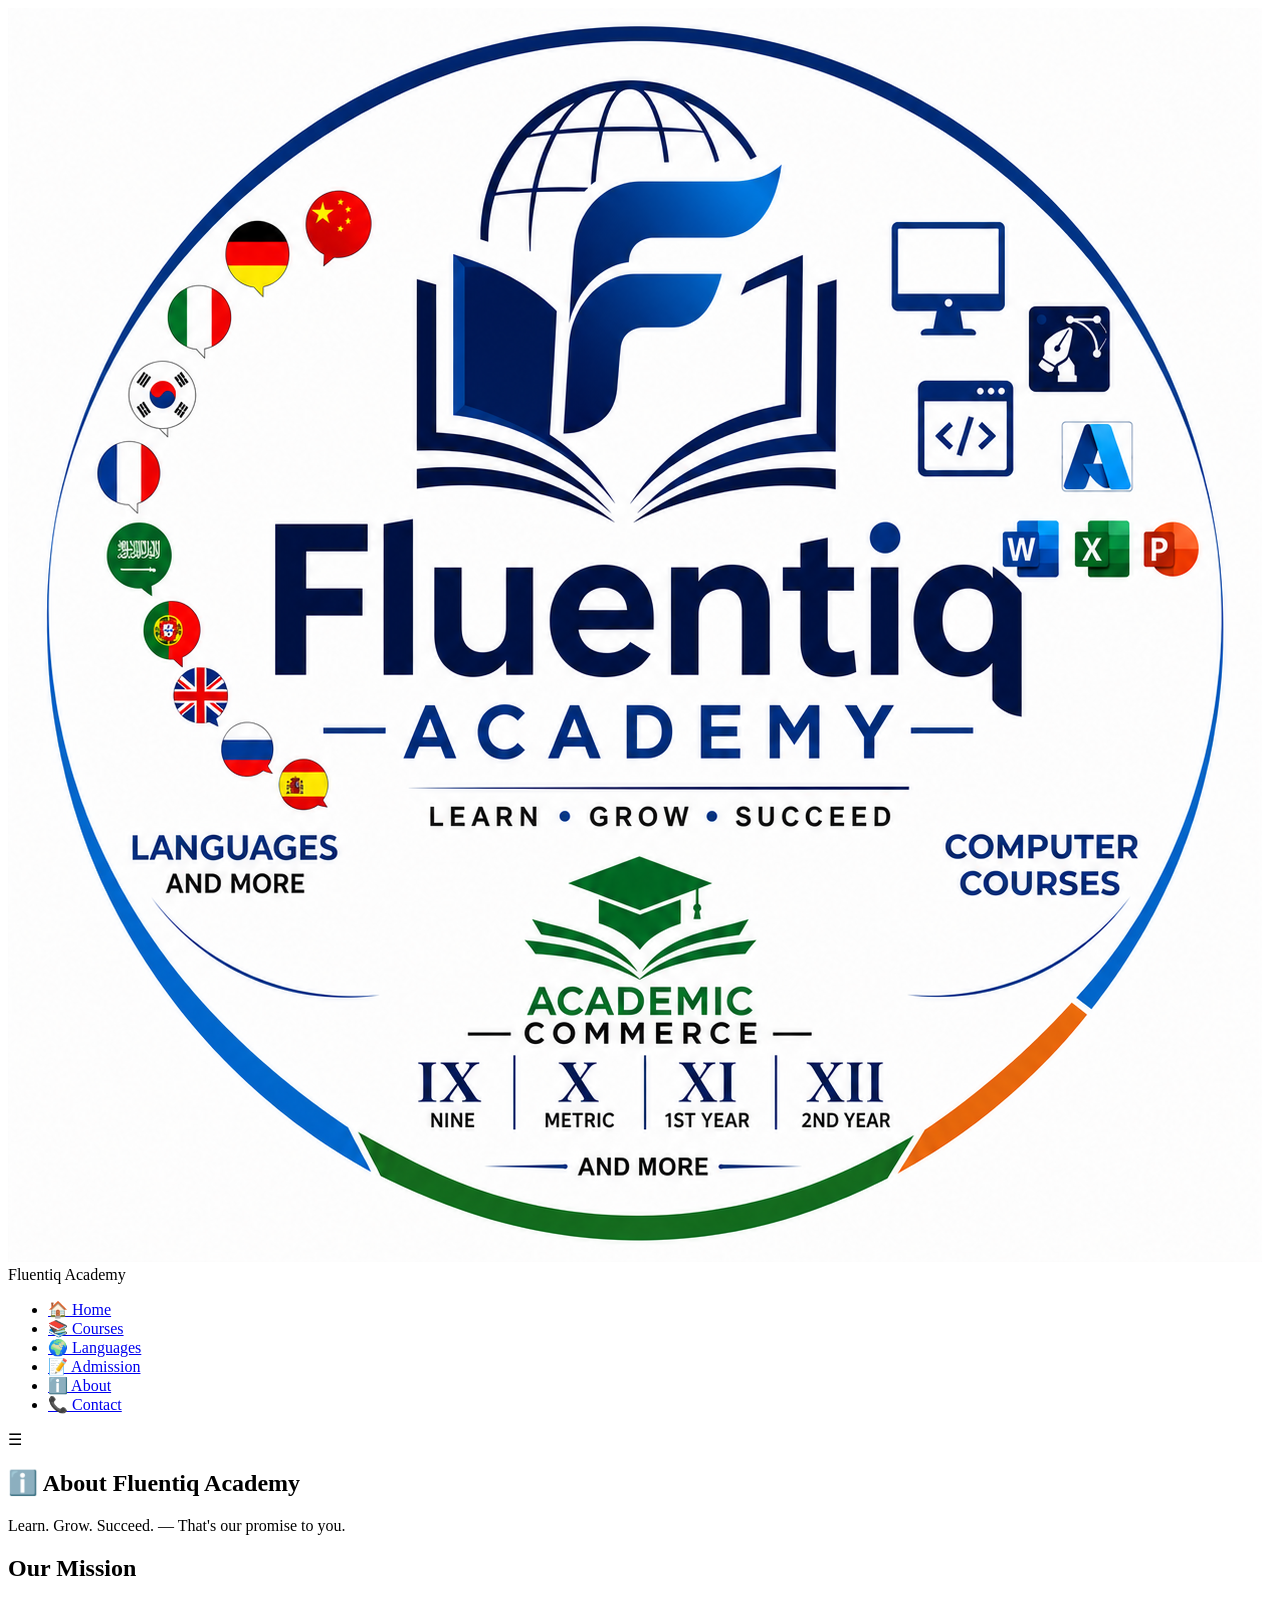
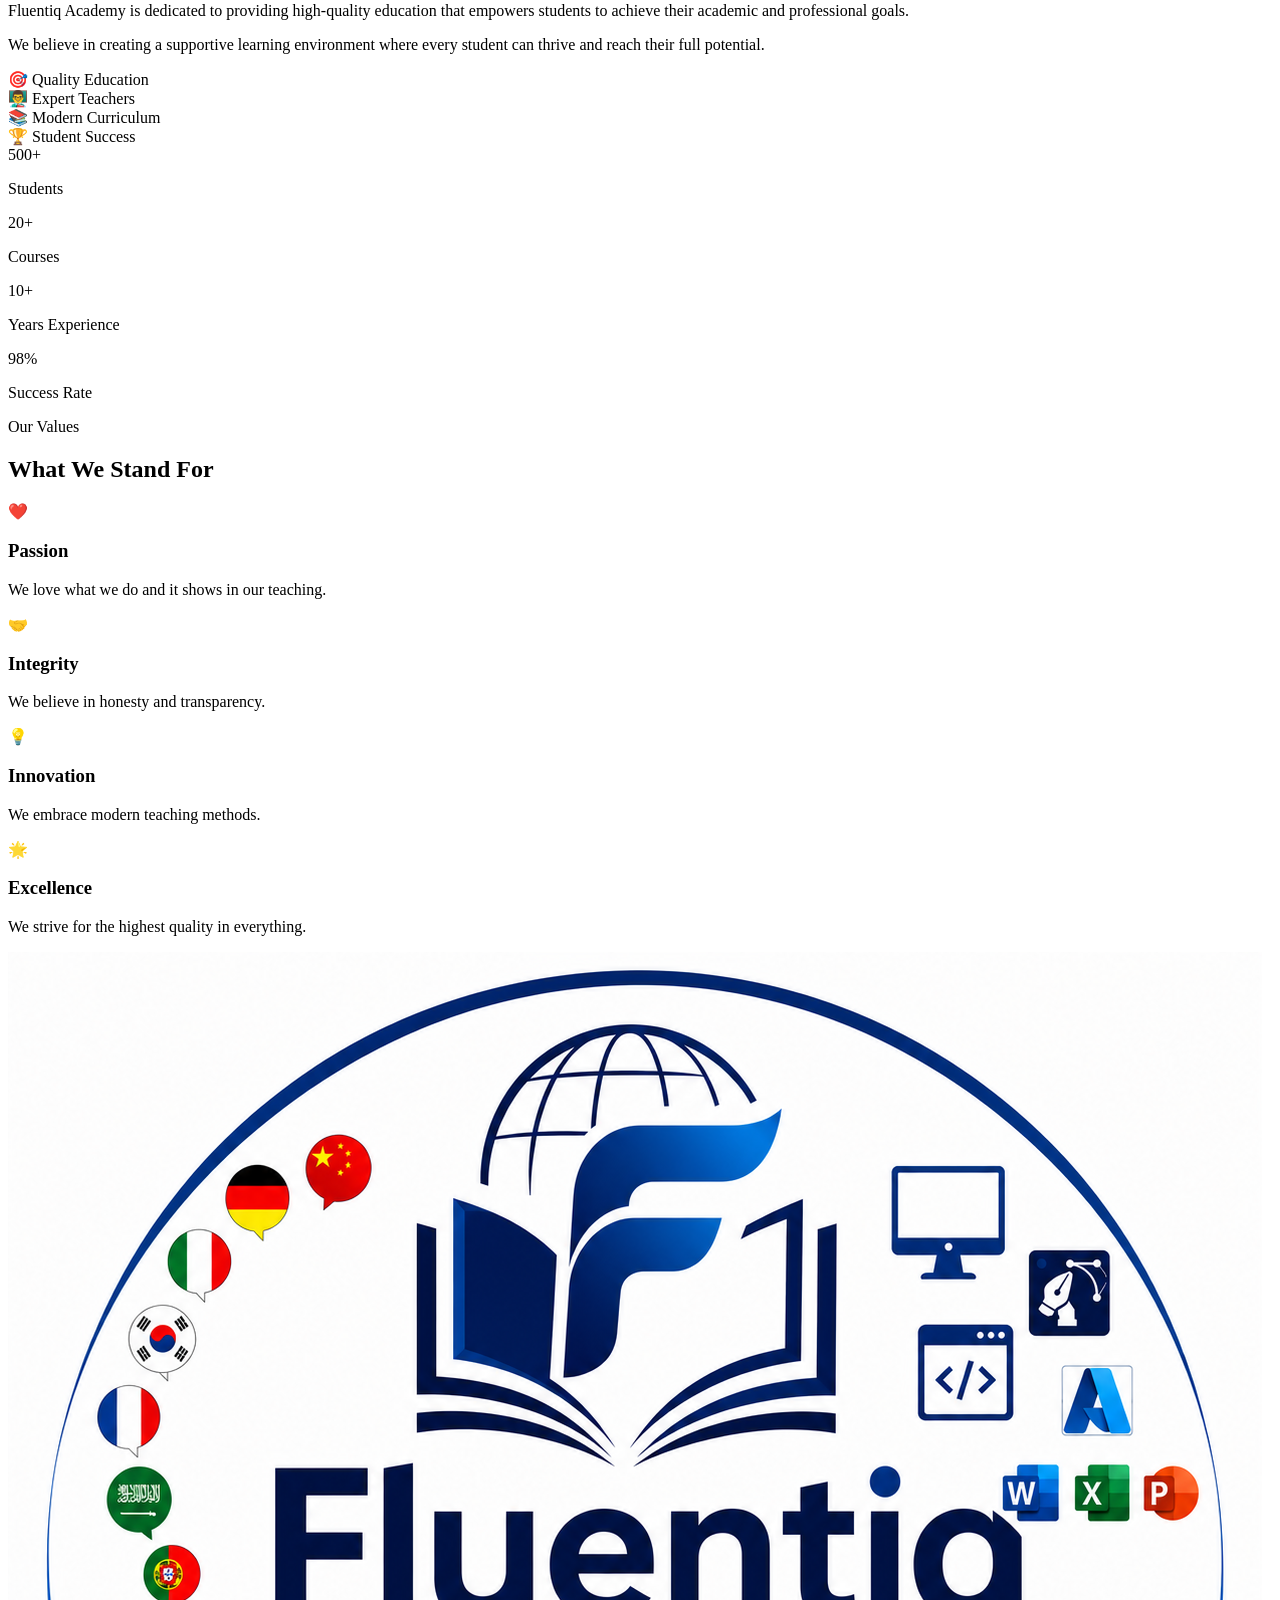
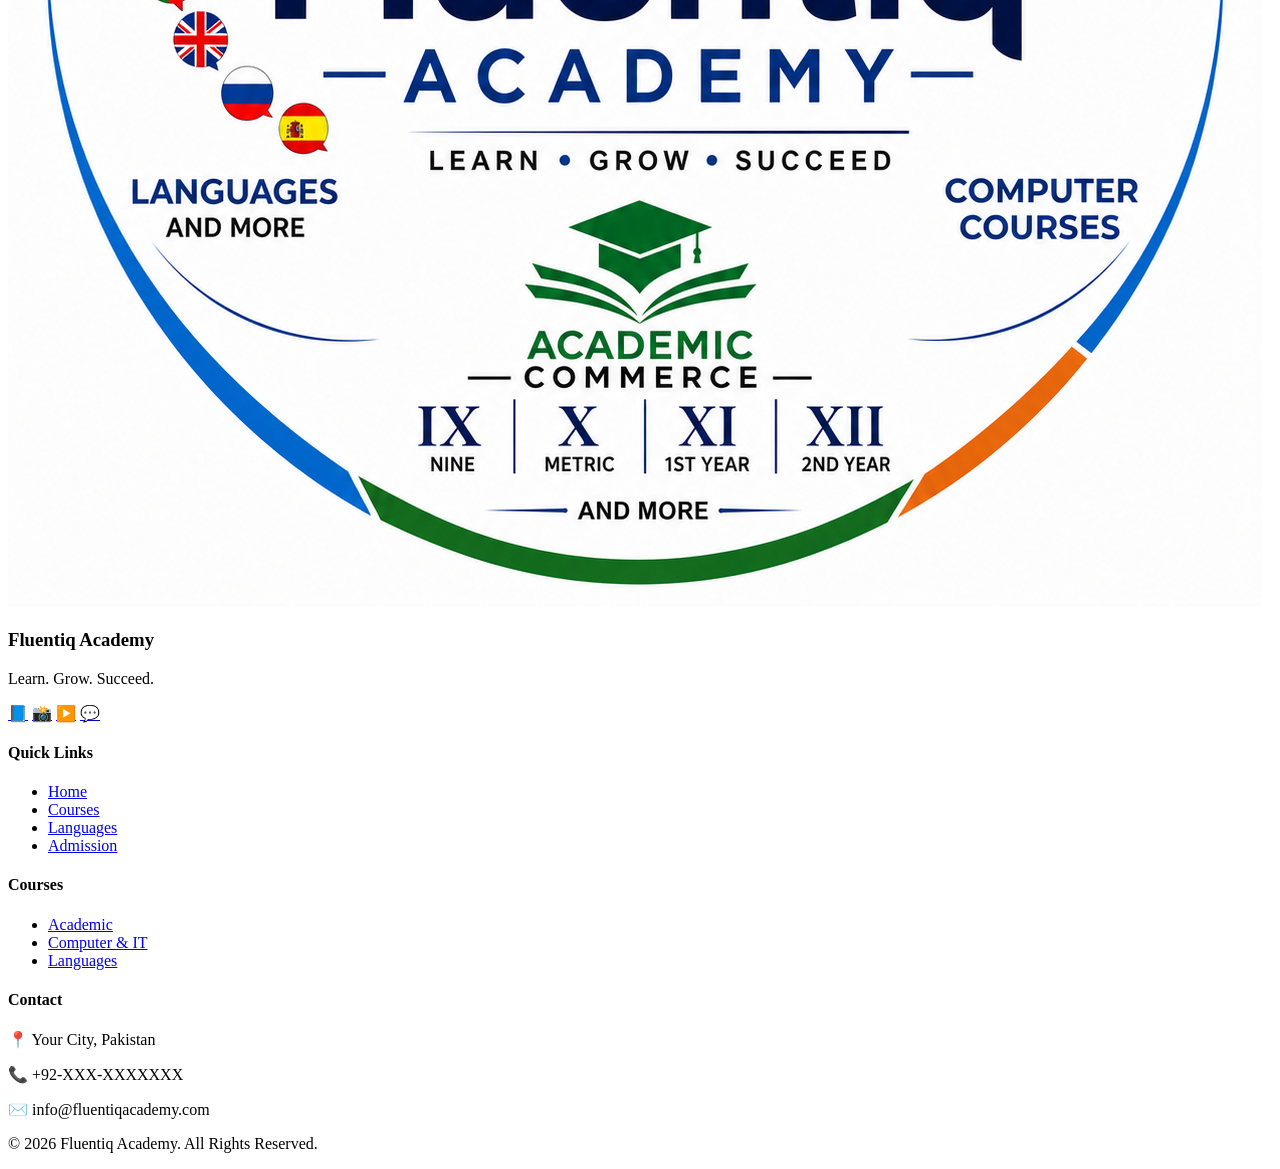
==== about.html @ b67dab75 "host local host" ====
<!DOCTYPE html>
<html lang="en">
<head>
    <meta charset="UTF-8" />
    <meta name="viewport" content="width=device-width, initial-scale=1.0" />
    <title>Fluentiq Academy — About</title>
    <link rel="stylesheet" href="/css/style.css" />
    <link rel="shortcut icon" href="/logo1.png" type="image/png" />

    <!-- Yahan Loader ki Animation CSS add ki gayi hai -->
    <style>
        /* Preloader Container */
        #preloader {
            position: fixed;
            top: 0;
            left: 0;
            width: 100%;
            height: 100%;
            background: #ffffff;
            display: flex;
            justify-content: center;
            align-items: center;
            z-index: 9999;
            transition: opacity 0.5s ease;
        }

        /* Loader Box */
        .loader {
            text-align: center;
        }

        /* Logo Image */
        .loader img {
            width: 120px;
            margin-bottom: 20px;
            animation: pulseLogo 2s infinite ease-in-out;
        }

        /* Ring Animation */
        .loader-ring {
            width: 50px;
            height: 50px;
            border: 5px solid #f3f3f3;
            border-top: 5px solid #1a2a6c;
            border-radius: 50%;
            margin: 0 auto 15px auto;
            animation: spin 1s linear infinite;
        }

        /* Loading Text */
        .loader p {
            font-family: 'Segoe UI', sans-serif;
            color: #1a2a6c;
            font-size: 18px;
            font-weight: 500;
            letter-spacing: 1px;
        }

        /* Keyframes for Spin */
        @keyframes spin {
            0% { transform: rotate(0deg); }
            100% { transform: rotate(360deg); }
        }

        /* Keyframes for Logo Pulse */
        @keyframes pulseLogo {
            0%, 100% { transform: scale(1); }
            50% { transform: scale(1.1); }
        }

        /* Class to fade out preloader smoothly */
        .hide-preloader {
            opacity: 0;
            pointer-events: none;
        }
    </style>
</head>
<body>

    <div id="preloader">
        <div class="loader">
            <img src="/logo1.png" alt="Fluentiq Academy" />
            <div class="loader-ring"></div>
            <p>Loading...</p>
        </div>
    </div>

    <nav id="navbar">
        <div class="nav-container">
            <div class="brand">
                <img src="/logo1.png" alt="Logo" />
                <span>Fluentiq <span>Academy</span></span>
            </div>
            <ul class="nav-links" id="navLinks">
                <li><a href="index.html">🏠 Home</a></li>
                <li><a href="courses.html">📚 Courses</a></li>
                <li><a href="language.html">🌍 Languages</a></li>
                <li><a href="addmision.html">📝 Admission</a></li>
                <li><a href="about.html" class="active">ℹ️ About</a></li>
                <li><a href="contact.html">📞 Contact</a></li>
            </ul>
            <div class="hamburger" id="hamburger">☰</div>
        </div>
    </nav>

    <section class="page-header">
        <div class="page-header-content">
            <h1>ℹ️ About <span>Fluentiq Academy</span></h1>
            <p>Learn. Grow. Succeed. — That's our promise to you.</p>
        </div>
    </section>

    <section class="about-page">
        <div class="about-grid">
            <div class="about-text">
                <h2>Our <span>Mission</span></h2>
                <p>Fluentiq Academy is dedicated to providing high-quality education that empowers students to achieve their academic and professional goals.</p>
                <p>We believe in creating a supportive learning environment where every student can thrive and reach their full potential.</p>
                <div class="mission-items">
                    <div>🎯 <span>Quality Education</span></div>
                    <div>👨‍🏫 <span>Expert Teachers</span></div>
                    <div>📚 <span>Modern Curriculum</span></div>
                    <div>🏆 <span>Student Success</span></div>
                </div>
            </div>
            <div class="about-stats">
                <div class="stat-box">
                    <span>500+</span>
                    <p>Students</p>
                </div>
                <div class="stat-box">
                    <span>20+</span>
                    <p>Courses</p>
                </div>
                <div class="stat-box">
                    <span>10+</span>
                    <p>Years Experience</p>
                </div>
                <div class="stat-box">
                    <span>98%</span>
                    <p>Success Rate</p>
                </div>
            </div>
        </div>

        <div class="values-section">
            <div class="section-header">
                <span>Our Values</span>
                <h2>What We <span>Stand For</span></h2>
            </div>
            <div class="values-grid">
                <div class="value-card">
                    <div class="value-icon">❤️</div>
                    <h3>Passion</h3>
                    <p>We love what we do and it shows in our teaching.</p>
                </div>
                <div class="value-card">
                    <div class="value-icon">🤝</div>
                    <h3>Integrity</h3>
                    <p>We believe in honesty and transparency.</p>
                </div>
                <div class="value-card">
                    <div class="value-icon">💡</div>
                    <h3>Innovation</h3>
                    <p>We embrace modern teaching methods.</p>
                </div>
                <div class="value-card">
                    <div class="value-icon">🌟</div>
                    <h3>Excellence</h3>
                    <p>We strive for the highest quality in everything.</p>
                </div>
            </div>
        </div>
    </section>

    <footer>
        <div class="footer-container">
            <div class="footer-brand">
                <img src="/logo1.png" alt="Logo" />
                <h3>Fluentiq <span>Academy</span></h3>
                <p>Learn. Grow. Succeed.</p>
                <div class="socials">
                    <a href="#">📘</a>
                    <a href="#">📸</a>
                    <a href="#">▶️</a>
                    <a href="#">💬</a>
                </div>
            </div>
            <div class="footer-links">
                <h4>Quick Links</h4>
                <ul>
                    <li><a href="index.html">Home</a></li>
                    <li><a href="courses.html">Courses</a></li>
                    <li><a href="language.html">Languages</a></li>
                    <li><a href="addmision.html">Admission</a></li>
                </ul>
            </div>
            <div class="footer-links">
                <h4>Courses</h4>
                <ul>
                    <li><a href="courses.html">Academic</a></li>
                    <li><a href="courses.html">Computer &amp; IT</a></li>
                    <li><a href="language.html">Languages</a></li>
                </ul>
            </div>
            <div class="footer-contact">
                <h4>Contact</h4>
                <p>📍 Your City, Pakistan</p>
                <p>📞 +92-XXX-XXXXXXX</p>
                <p>✉️ info@fluentiqacademy.com</p>
            </div>
        </div>
        <div class="footer-bottom">
            <p>© 2026 Fluentiq Academy. All Rights Reserved.</p>
        </div>
        
    </footer>

    <!-- JavaScript: Smoothly hide preloader -->
    <script>
        window.addEventListener('load', function() {
            var preloader = document.getElementById('preloader');
            if (preloader) {
                // Pehle fade out class lagao
                preloader.classList.add('hide-preloader');
                
                // 0.5 second baad display none kar do
                setTimeout(function() {
                    preloader.style.display = 'none';
                }, 500);
            }
        });

        // Hamburger Menu logic
        var hamburger = document.getElementById('hamburger');
        var navLinks = document.getElementById('navLinks');
        if (hamburger && navLinks) {
            hamburger.addEventListener('click', function() {
                navLinks.classList.toggle('active');
            });
        }
    </script>

</body>
</html>
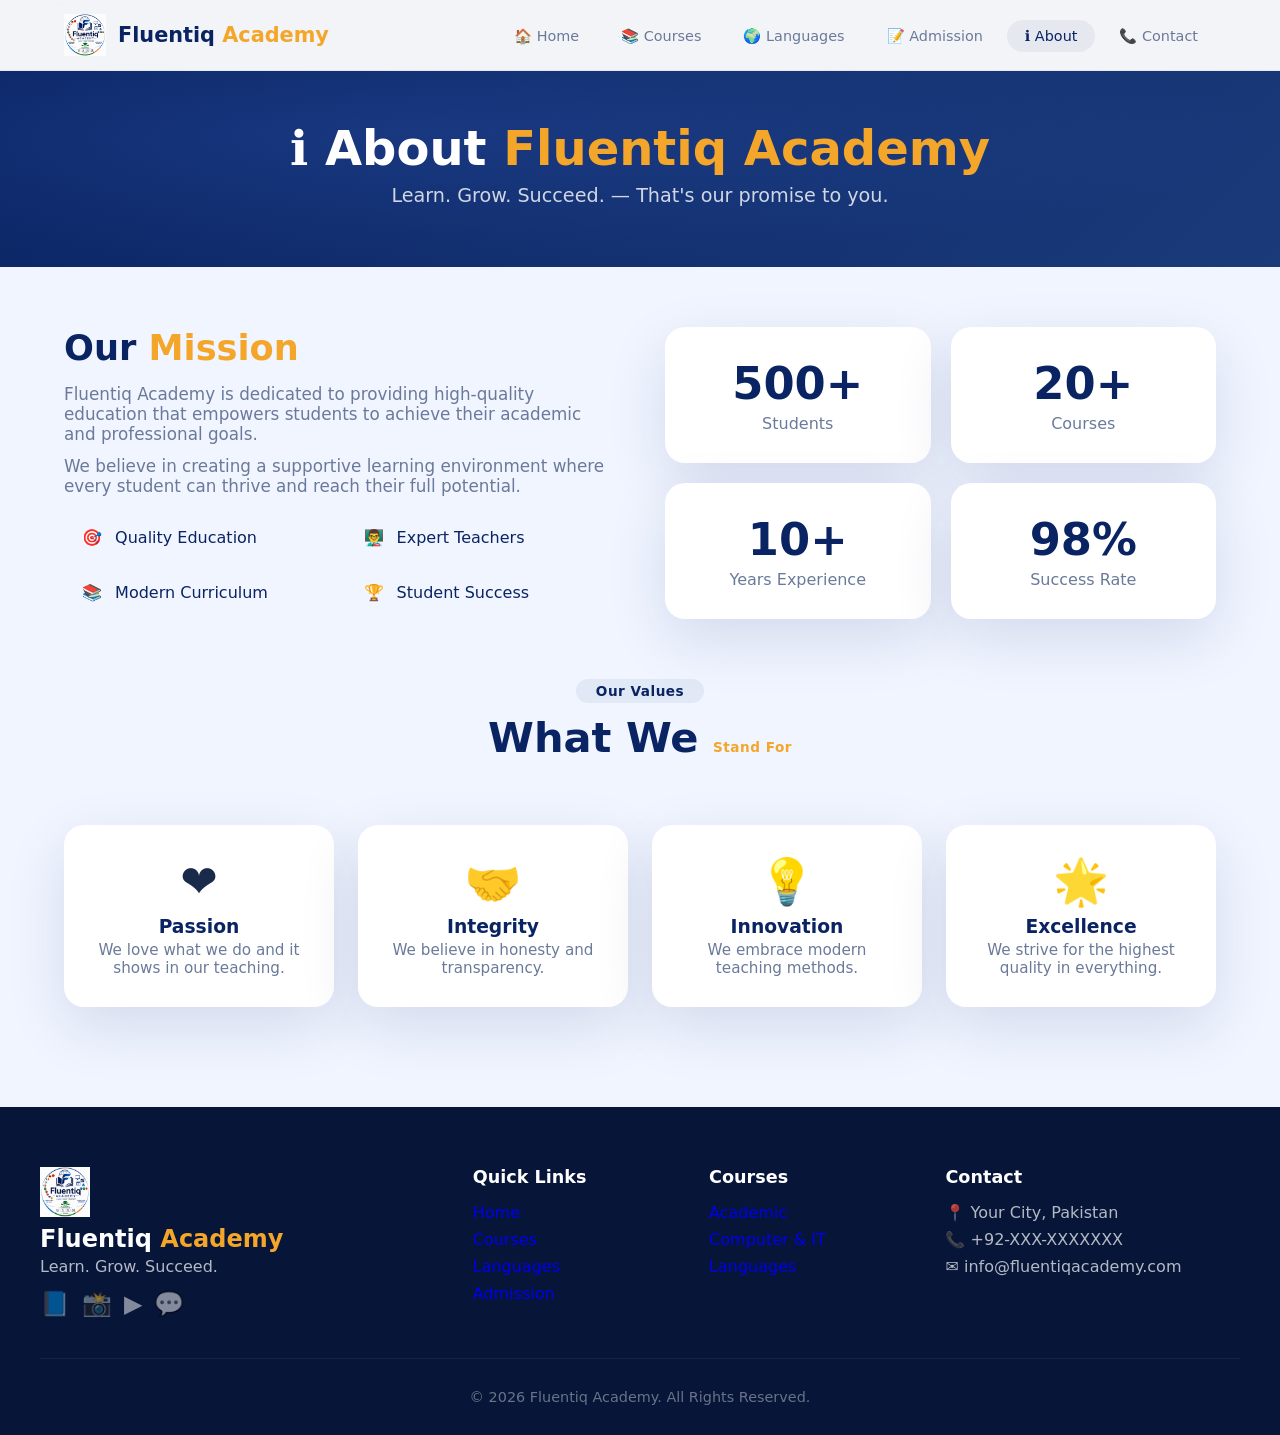
==== commit dee94418: "Added CSS file back" ====
--- a/about.html
+++ b/about.html
@@ -1,245 +1,245 @@
-<!DOCTYPE html>
-<html lang="en">
-<head>
-    <meta charset="UTF-8" />
-    <meta name="viewport" content="width=device-width, initial-scale=1.0" />
-    <title>Fluentiq Academy — About</title>
-    <link rel="stylesheet" href="/css/style.css" />
-    <link rel="shortcut icon" href="/logo1.png" type="image/png" />
-
-    <!-- Yahan Loader ki Animation CSS add ki gayi hai -->
-    <style>
-        /* Preloader Container */
-        #preloader {
-            position: fixed;
-            top: 0;
-            left: 0;
-            width: 100%;
-            height: 100%;
-            background: #ffffff;
-            display: flex;
-            justify-content: center;
-            align-items: center;
-            z-index: 9999;
-            transition: opacity 0.5s ease;
-        }
-
-        /* Loader Box */
-        .loader {
-            text-align: center;
-        }
-
-        /* Logo Image */
-        .loader img {
-            width: 120px;
-            margin-bottom: 20px;
-            animation: pulseLogo 2s infinite ease-in-out;
-        }
-
-        /* Ring Animation */
-        .loader-ring {
-            width: 50px;
-            height: 50px;
-            border: 5px solid #f3f3f3;
-            border-top: 5px solid #1a2a6c;
-            border-radius: 50%;
-            margin: 0 auto 15px auto;
-            animation: spin 1s linear infinite;
-        }
-
-        /* Loading Text */
-        .loader p {
-            font-family: 'Segoe UI', sans-serif;
-            color: #1a2a6c;
-            font-size: 18px;
-            font-weight: 500;
-            letter-spacing: 1px;
-        }
-
-        /* Keyframes for Spin */
-        @keyframes spin {
-            0% { transform: rotate(0deg); }
-            100% { transform: rotate(360deg); }
-        }
-
-        /* Keyframes for Logo Pulse */
-        @keyframes pulseLogo {
-            0%, 100% { transform: scale(1); }
-            50% { transform: scale(1.1); }
-        }
-
-        /* Class to fade out preloader smoothly */
-        .hide-preloader {
-            opacity: 0;
-            pointer-events: none;
-        }
-    </style>
-</head>
-<body>
-
-    <div id="preloader">
-        <div class="loader">
-            <img src="/logo1.png" alt="Fluentiq Academy" />
-            <div class="loader-ring"></div>
-            <p>Loading...</p>
-        </div>
-    </div>
-
-    <nav id="navbar">
-        <div class="nav-container">
-            <div class="brand">
-                <img src="/logo1.png" alt="Logo" />
-                <span>Fluentiq <span>Academy</span></span>
-            </div>
-            <ul class="nav-links" id="navLinks">
-                <li><a href="index.html">🏠 Home</a></li>
-                <li><a href="courses.html">📚 Courses</a></li>
-                <li><a href="language.html">🌍 Languages</a></li>
-                <li><a href="addmision.html">📝 Admission</a></li>
-                <li><a href="about.html" class="active">ℹ️ About</a></li>
-                <li><a href="contact.html">📞 Contact</a></li>
-            </ul>
-            <div class="hamburger" id="hamburger">☰</div>
-        </div>
-    </nav>
-
-    <section class="page-header">
-        <div class="page-header-content">
-            <h1>ℹ️ About <span>Fluentiq Academy</span></h1>
-            <p>Learn. Grow. Succeed. — That's our promise to you.</p>
-        </div>
-    </section>
-
-    <section class="about-page">
-        <div class="about-grid">
-            <div class="about-text">
-                <h2>Our <span>Mission</span></h2>
-                <p>Fluentiq Academy is dedicated to providing high-quality education that empowers students to achieve their academic and professional goals.</p>
-                <p>We believe in creating a supportive learning environment where every student can thrive and reach their full potential.</p>
-                <div class="mission-items">
-                    <div>🎯 <span>Quality Education</span></div>
-                    <div>👨‍🏫 <span>Expert Teachers</span></div>
-                    <div>📚 <span>Modern Curriculum</span></div>
-                    <div>🏆 <span>Student Success</span></div>
-                </div>
-            </div>
-            <div class="about-stats">
-                <div class="stat-box">
-                    <span>500+</span>
-                    <p>Students</p>
-                </div>
-                <div class="stat-box">
-                    <span>20+</span>
-                    <p>Courses</p>
-                </div>
-                <div class="stat-box">
-                    <span>10+</span>
-                    <p>Years Experience</p>
-                </div>
-                <div class="stat-box">
-                    <span>98%</span>
-                    <p>Success Rate</p>
-                </div>
-            </div>
-        </div>
-
-        <div class="values-section">
-            <div class="section-header">
-                <span>Our Values</span>
-                <h2>What We <span>Stand For</span></h2>
-            </div>
-            <div class="values-grid">
-                <div class="value-card">
-                    <div class="value-icon">❤️</div>
-                    <h3>Passion</h3>
-                    <p>We love what we do and it shows in our teaching.</p>
-                </div>
-                <div class="value-card">
-                    <div class="value-icon">🤝</div>
-                    <h3>Integrity</h3>
-                    <p>We believe in honesty and transparency.</p>
-                </div>
-                <div class="value-card">
-                    <div class="value-icon">💡</div>
-                    <h3>Innovation</h3>
-                    <p>We embrace modern teaching methods.</p>
-                </div>
-                <div class="value-card">
-                    <div class="value-icon">🌟</div>
-                    <h3>Excellence</h3>
-                    <p>We strive for the highest quality in everything.</p>
-                </div>
-            </div>
-        </div>
-    </section>
-
-    <footer>
-        <div class="footer-container">
-            <div class="footer-brand">
-                <img src="/logo1.png" alt="Logo" />
-                <h3>Fluentiq <span>Academy</span></h3>
-                <p>Learn. Grow. Succeed.</p>
-                <div class="socials">
-                    <a href="#">📘</a>
-                    <a href="#">📸</a>
-                    <a href="#">▶️</a>
-                    <a href="#">💬</a>
-                </div>
-            </div>
-            <div class="footer-links">
-                <h4>Quick Links</h4>
-                <ul>
-                    <li><a href="index.html">Home</a></li>
-                    <li><a href="courses.html">Courses</a></li>
-                    <li><a href="language.html">Languages</a></li>
-                    <li><a href="addmision.html">Admission</a></li>
-                </ul>
-            </div>
-            <div class="footer-links">
-                <h4>Courses</h4>
-                <ul>
-                    <li><a href="courses.html">Academic</a></li>
-                    <li><a href="courses.html">Computer &amp; IT</a></li>
-                    <li><a href="language.html">Languages</a></li>
-                </ul>
-            </div>
-            <div class="footer-contact">
-                <h4>Contact</h4>
-                <p>📍 Your City, Pakistan</p>
-                <p>📞 +92-XXX-XXXXXXX</p>
-                <p>✉️ info@fluentiqacademy.com</p>
-            </div>
-        </div>
-        <div class="footer-bottom">
-            <p>© 2026 Fluentiq Academy. All Rights Reserved.</p>
-        </div>
-        
-    </footer>
-
-    <!-- JavaScript: Smoothly hide preloader -->
-    <script>
-        window.addEventListener('load', function() {
-            var preloader = document.getElementById('preloader');
-            if (preloader) {
-                // Pehle fade out class lagao
-                preloader.classList.add('hide-preloader');
-                
-                // 0.5 second baad display none kar do
-                setTimeout(function() {
-                    preloader.style.display = 'none';
-                }, 500);
-            }
-        });
-
-        // Hamburger Menu logic
-        var hamburger = document.getElementById('hamburger');
-        var navLinks = document.getElementById('navLinks');
-        if (hamburger && navLinks) {
-            hamburger.addEventListener('click', function() {
-                navLinks.classList.toggle('active');
-            });
-        }
-    </script>
-
-</body>
+<!DOCTYPE html>
+<html lang="en">
+<head>
+    <meta charset="UTF-8" />
+    <meta name="viewport" content="width=device-width, initial-scale=1.0" />
+    <title>Fluentiq Academy — About</title>
+    <link rel="stylesheet" href="/css/style.css" />
+    <link rel="shortcut icon" href="/logo1.png" type="image/png" />
+
+    <!-- Yahan Loader ki Animation CSS add ki gayi hai -->
+    <style>
+        /* Preloader Container */
+        #preloader {
+            position: fixed;
+            top: 0;
+            left: 0;
+            width: 100%;
+            height: 100%;
+            background: #ffffff;
+            display: flex;
+            justify-content: center;
+            align-items: center;
+            z-index: 9999;
+            transition: opacity 0.5s ease;
+        }
+
+        /* Loader Box */
+        .loader {
+            text-align: center;
+        }
+
+        /* Logo Image */
+        .loader img {
+            width: 120px;
+            margin-bottom: 20px;
+            animation: pulseLogo 2s infinite ease-in-out;
+        }
+
+        /* Ring Animation */
+        .loader-ring {
+            width: 50px;
+            height: 50px;
+            border: 5px solid #f3f3f3;
+            border-top: 5px solid #1a2a6c;
+            border-radius: 50%;
+            margin: 0 auto 15px auto;
+            animation: spin 1s linear infinite;
+        }
+
+        /* Loading Text */
+        .loader p {
+            font-family: 'Segoe UI', sans-serif;
+            color: #1a2a6c;
+            font-size: 18px;
+            font-weight: 500;
+            letter-spacing: 1px;
+        }
+
+        /* Keyframes for Spin */
+        @keyframes spin {
+            0% { transform: rotate(0deg); }
+            100% { transform: rotate(360deg); }
+        }
+
+        /* Keyframes for Logo Pulse */
+        @keyframes pulseLogo {
+            0%, 100% { transform: scale(1); }
+            50% { transform: scale(1.1); }
+        }
+
+        /* Class to fade out preloader smoothly */
+        .hide-preloader {
+            opacity: 0;
+            pointer-events: none;
+        }
+    </style>
+</head>
+<body>
+
+    <div id="preloader">
+        <div class="loader">
+            <img src="/logo1.png" alt="Fluentiq Academy" />
+            <div class="loader-ring"></div>
+            <p>Loading...</p>
+        </div>
+    </div>
+
+    <nav id="navbar">
+        <div class="nav-container">
+            <div class="brand">
+                <img src="/logo1.png" alt="Logo" />
+                <span>Fluentiq <span>Academy</span></span>
+            </div>
+            <ul class="nav-links" id="navLinks">
+                <li><a href="index.html">🏠 Home</a></li>
+                <li><a href="courses.html">📚 Courses</a></li>
+                <li><a href="language.html">🌍 Languages</a></li>
+                <li><a href="addmision.html">📝 Admission</a></li>
+                <li><a href="about.html" class="active">ℹ️ About</a></li>
+                <li><a href="contact.html">📞 Contact</a></li>
+            </ul>
+            <div class="hamburger" id="hamburger">☰</div>
+        </div>
+    </nav>
+
+    <section class="page-header">
+        <div class="page-header-content">
+            <h1>ℹ️ About <span>Fluentiq Academy</span></h1>
+            <p>Learn. Grow. Succeed. — That's our promise to you.</p>
+        </div>
+    </section>
+
+    <section class="about-page">
+        <div class="about-grid">
+            <div class="about-text">
+                <h2>Our <span>Mission</span></h2>
+                <p>Fluentiq Academy is dedicated to providing high-quality education that empowers students to achieve their academic and professional goals.</p>
+                <p>We believe in creating a supportive learning environment where every student can thrive and reach their full potential.</p>
+                <div class="mission-items">
+                    <div>🎯 <span>Quality Education</span></div>
+                    <div>👨‍🏫 <span>Expert Teachers</span></div>
+                    <div>📚 <span>Modern Curriculum</span></div>
+                    <div>🏆 <span>Student Success</span></div>
+                </div>
+            </div>
+            <div class="about-stats">
+                <div class="stat-box">
+                    <span>500+</span>
+                    <p>Students</p>
+                </div>
+                <div class="stat-box">
+                    <span>20+</span>
+                    <p>Courses</p>
+                </div>
+                <div class="stat-box">
+                    <span>10+</span>
+                    <p>Years Experience</p>
+                </div>
+                <div class="stat-box">
+                    <span>98%</span>
+                    <p>Success Rate</p>
+                </div>
+            </div>
+        </div>
+
+        <div class="values-section">
+            <div class="section-header">
+                <span>Our Values</span>
+                <h2>What We <span>Stand For</span></h2>
+            </div>
+            <div class="values-grid">
+                <div class="value-card">
+                    <div class="value-icon">❤️</div>
+                    <h3>Passion</h3>
+                    <p>We love what we do and it shows in our teaching.</p>
+                </div>
+                <div class="value-card">
+                    <div class="value-icon">🤝</div>
+                    <h3>Integrity</h3>
+                    <p>We believe in honesty and transparency.</p>
+                </div>
+                <div class="value-card">
+                    <div class="value-icon">💡</div>
+                    <h3>Innovation</h3>
+                    <p>We embrace modern teaching methods.</p>
+                </div>
+                <div class="value-card">
+                    <div class="value-icon">🌟</div>
+                    <h3>Excellence</h3>
+                    <p>We strive for the highest quality in everything.</p>
+                </div>
+            </div>
+        </div>
+    </section>
+
+    <footer>
+        <div class="footer-container">
+            <div class="footer-brand">
+                <img src="/logo1.png" alt="Logo" />
+                <h3>Fluentiq <span>Academy</span></h3>
+                <p>Learn. Grow. Succeed.</p>
+                <div class="socials">
+                    <a href="#">📘</a>
+                    <a href="#">📸</a>
+                    <a href="#">▶️</a>
+                    <a href="#">💬</a>
+                </div>
+            </div>
+            <div class="footer-links">
+                <h4>Quick Links</h4>
+                <ul>
+                    <li><a href="index.html">Home</a></li>
+                    <li><a href="courses.html">Courses</a></li>
+                    <li><a href="language.html">Languages</a></li>
+                    <li><a href="addmision.html">Admission</a></li>
+                </ul>
+            </div>
+            <div class="footer-links">
+                <h4>Courses</h4>
+                <ul>
+                    <li><a href="courses.html">Academic</a></li>
+                    <li><a href="courses.html">Computer &amp; IT</a></li>
+                    <li><a href="language.html">Languages</a></li>
+                </ul>
+            </div>
+            <div class="footer-contact">
+                <h4>Contact</h4>
+                <p>📍 Your City, Pakistan</p>
+                <p>📞 +92-XXX-XXXXXXX</p>
+                <p>✉️ info@fluentiqacademy.com</p>
+            </div>
+        </div>
+        <div class="footer-bottom">
+            <p>© 2026 Fluentiq Academy. All Rights Reserved.</p>
+        </div>
+        
+    </footer>
+
+    <!-- JavaScript: Smoothly hide preloader -->
+    <script>
+        window.addEventListener('load', function() {
+            var preloader = document.getElementById('preloader');
+            if (preloader) {
+                // Pehle fade out class lagao
+                preloader.classList.add('hide-preloader');
+                
+                // 0.5 second baad display none kar do
+                setTimeout(function() {
+                    preloader.style.display = 'none';
+                }, 500);
+            }
+        });
+
+        // Hamburger Menu logic
+        var hamburger = document.getElementById('hamburger');
+        var navLinks = document.getElementById('navLinks');
+        if (hamburger && navLinks) {
+            hamburger.addEventListener('click', function() {
+                navLinks.classList.toggle('active');
+            });
+        }
+    </script>
+
+</body>
 </html>
--- a/css/style.css
+++ b/css/style.css
@@ -0,0 +1,1271 @@
+/* ================================================================
+   FLUENTIQ ACADEMY — PREMIUM BLUE/WHITE THEME
+   ================================================================ */
+
+* {
+    margin: 0;
+    padding: 0;
+    box-sizing: border-box;
+}
+
+html {
+    scroll-behavior: smooth;
+}
+
+body {
+    font-family: 'Segoe UI', system-ui, sans-serif;
+    background: #f0f5ff;
+    color: #1a2a4a;
+    overflow-x: hidden;
+}
+
+a {
+    text-decoration: none;
+}
+
+ul {
+    list-style: none;
+}
+
+img {
+    max-width: 100%;
+    display: block;
+}
+
+/* ----- COLORS ----- */
+:root {
+    --primary: #0a2463;
+    --primary-light: #1a3a7a;
+    --primary-dark: #061538;
+    --secondary: #4a7cf7;
+    --gold: #f4a62a;
+    --white: #ffffff;
+    --light-bg: #f0f5ff;
+    --gray: #6b7a9a;
+    --shadow: 0 20px 60px rgba(10, 36, 99, 0.12);
+    --radius: 20px;
+    --transition: 0.3s cubic-bezier(0.4, 0, 0.2, 1);
+}
+
+/* ----- PRELOADER ----- */
+#preloader {
+    position: fixed;
+    inset: 0;
+    background: var(--white);
+    z-index: 99999;
+    display: flex;
+    align-items: center;
+    justify-content: center;
+    transition: opacity 0.6s ease;
+}
+
+#preloader.hidden {
+    opacity: 0;
+    pointer-events: none;
+}
+
+.loader {
+    text-align: center;
+}
+
+.loader img {
+    width: 100px;
+    animation: pulse 1.2s ease-in-out infinite;
+}
+
+.loader-ring {
+    width: 60px;
+    height: 60px;
+    margin: 16px auto;
+    border: 4px solid #e8edf5;
+    border-top-color: var(--primary);
+    border-radius: 50%;
+    animation: spin 0.8s linear infinite;
+}
+
+.loader p {
+    color: var(--gray);
+    font-size: 0.9rem;
+}
+
+@keyframes spin {
+    to {
+        transform: rotate(360deg);
+    }
+}
+
+@keyframes pulse {
+    0%,
+    100% {
+        transform: scale(1);
+    }
+    50% {
+        transform: scale(1.06);
+    }
+}
+
+/* ----- BUTTONS ----- */
+.btn-primary {
+    display: inline-block;
+    background: linear-gradient(135deg, var(--primary), var(--secondary));
+    color: var(--white);
+    padding: 14px 36px;
+    border-radius: 50px;
+    font-weight: 700;
+    font-size: 1rem;
+    border: none;
+    cursor: pointer;
+    transition: var(--transition);
+    box-shadow: 0 4px 20px rgba(74, 124, 247, 0.35);
+    text-align: center;
+}
+
+.btn-primary:hover {
+    transform: translateY(-3px);
+    box-shadow: 0 8px 35px rgba(74, 124, 247, 0.5);
+}
+
+.btn-secondary {
+    display: inline-block;
+    background: var(--white);
+    color: var(--primary);
+    padding: 14px 36px;
+    border-radius: 50px;
+    font-weight: 600;
+    border: 2px solid var(--primary);
+    transition: var(--transition);
+    text-align: center;
+}
+
+.btn-secondary:hover {
+    background: var(--primary);
+    color: var(--white);
+    transform: translateY(-3px);
+}
+
+.btn-outline {
+    display: inline-block;
+    padding: 10px 28px;
+    border-radius: 50px;
+    font-weight: 600;
+    border: 2px solid var(--primary);
+    color: var(--primary);
+    transition: var(--transition);
+    background: transparent;
+    text-align: center;
+}
+
+.btn-outline:hover {
+    background: var(--primary);
+    color: var(--white);
+    transform: translateY(-2px);
+}
+
+.btn-large {
+    padding: 18px 50px;
+    font-size: 1.1rem;
+}
+
+.btn-block {
+    width: 100%;
+    max-width: 400px;
+    margin: 0 auto;
+    display: block;
+}
+
+/* ----- NAVBAR ----- */
+#navbar {
+    position: fixed;
+    top: 0;
+    left: 0;
+    width: 100%;
+    background: rgba(255, 255, 255, 0.95);
+    backdrop-filter: blur(14px);
+    -webkit-backdrop-filter: blur(14px);
+    border-bottom: 1px solid rgba(10, 36, 99, 0.06);
+    z-index: 999;
+    padding: 14px 0;
+    transition: var(--transition);
+}
+
+#navbar.scrolled {
+    box-shadow: 0 4px 30px rgba(10, 36, 99, 0.08);
+}
+
+.nav-container {
+    max-width: 1200px;
+    margin: 0 auto;
+    padding: 0 24px;
+    display: flex;
+    align-items: center;
+    justify-content: space-between;
+}
+
+.brand {
+    display: flex;
+    align-items: center;
+    gap: 12px;
+}
+
+.brand img {
+    height: 42px;
+    width: auto;
+}
+
+.brand span {
+    font-size: 1.3rem;
+    font-weight: 800;
+    color: var(--primary);
+}
+
+.brand span span {
+    color: var(--gold);
+}
+
+.nav-links {
+    display: flex;
+    align-items: center;
+    gap: 6px;
+}
+
+.nav-links li a {
+    color: var(--gray);
+    padding: 8px 18px;
+    border-radius: 50px;
+    font-size: 0.9rem;
+    font-weight: 500;
+    transition: var(--transition);
+}
+
+.nav-links li a:hover,
+.nav-links li a.active {
+    color: var(--primary);
+    background: rgba(10, 36, 99, 0.06);
+}
+
+.hamburger {
+    display: none;
+    font-size: 1.8rem;
+    cursor: pointer;
+    color: var(--primary);
+    padding: 4px;
+}
+
+/* ----- HERO ----- */
+.hero {
+    min-height: 100vh;
+    display: flex;
+    align-items: center;
+    padding: 100px 24px 60px;
+    position: relative;
+    overflow: hidden;
+    background: linear-gradient(135deg, #f0f5ff 0%, #e0ebff 100%);
+}
+
+.hero-bg {
+    position: absolute;
+    inset: 0;
+    z-index: 0;
+}
+
+.hero-shapes {
+    position: absolute;
+    inset: 0;
+    overflow: hidden;
+}
+
+.shape {
+    position: absolute;
+    border-radius: 50%;
+    opacity: 0.08;
+}
+
+.shape-1 {
+    width: 400px;
+    height: 400px;
+    background: var(--primary);
+    top: -100px;
+    right: -100px;
+    animation: floatShape 12s ease-in-out infinite;
+}
+
+.shape-2 {
+    width: 300px;
+    height: 300px;
+    background: var(--secondary);
+    bottom: -80px;
+    left: -80px;
+    animation: floatShape 15s ease-in-out infinite reverse;
+}
+
+.shape-3 {
+    width: 200px;
+    height: 200px;
+    background: var(--gold);
+    top: 50%;
+    left: 50%;
+    transform: translate(-50%, -50%);
+    animation: floatShape 10s ease-in-out infinite;
+}
+
+@keyframes floatShape {
+    0%,
+    100% {
+        transform: translate(0, 0) scale(1);
+    }
+    33% {
+        transform: translate(30px, -30px) scale(1.1);
+    }
+    66% {
+        transform: translate(-20px, 20px) scale(0.9);
+    }
+}
+
+.hero-content {
+    position: relative;
+    z-index: 1;
+    max-width: 600px;
+}
+
+.badge {
+    display: inline-block;
+    background: rgba(10, 36, 99, 0.08);
+    color: var(--primary);
+    padding: 4px 18px;
+    border-radius: 50px;
+    font-size: 0.85rem;
+    font-weight: 600;
+    margin-bottom: 16px;
+}
+
+.hero-content h1 {
+    font-size: 3.8rem;
+    font-weight: 900;
+    color: var(--primary);
+    line-height: 1.12;
+    margin-bottom: 18px;
+}
+
+.hero-content h1 span {
+    color: var(--gold);
+}
+
+.hero-content p {
+    font-size: 1.2rem;
+    color: var(--gray);
+    margin-bottom: 30px;
+    max-width: 500px;
+}
+
+.hero-buttons {
+    display: flex;
+    gap: 16px;
+    flex-wrap: wrap;
+}
+
+.hero-stats {
+    display: flex;
+    gap: 40px;
+    margin-top: 40px;
+    padding-top: 30px;
+    border-top: 2px solid rgba(10, 36, 99, 0.06);
+}
+
+.hero-stats div span {
+    display: block;
+    font-size: 2rem;
+    font-weight: 900;
+    color: var(--primary);
+}
+
+.hero-stats div {
+    color: var(--gray);
+    font-weight: 500;
+}
+
+.hero-image {
+    position: relative;
+    z-index: 1;
+    margin-left: auto;
+    max-width: 400px;
+    animation: floatImage 4s ease-in-out infinite;
+}
+
+.hero-image img {
+    border-radius: var(--radius);
+    box-shadow: var(--shadow);
+    width: 100%;
+}
+
+@keyframes floatImage {
+    0%,
+    100% {
+        transform: translateY(0);
+    }
+    50% {
+        transform: translateY(-16px);
+    }
+}
+
+/* ----- SECTION HEADER ----- */
+.section-header {
+    text-align: center;
+    margin-bottom: 60px;
+}
+
+.section-header span {
+    display: inline-block;
+    background: rgba(10, 36, 99, 0.06);
+    color: var(--primary);
+    padding: 4px 20px;
+    border-radius: 50px;
+    font-size: 0.85rem;
+    font-weight: 600;
+    letter-spacing: 0.5px;
+    margin-bottom: 10px;
+}
+
+.section-header h2 {
+    font-size: 2.6rem;
+    font-weight: 800;
+    color: var(--primary);
+}
+
+.section-header h2 span {
+    color: var(--gold);
+    background: none;
+    padding: 0;
+}
+
+/* ----- WHY US ----- */
+.why-us {
+    padding: 80px 24px;
+    max-width: 1200px;
+    margin: 0 auto;
+}
+
+.why-grid {
+    display: grid;
+    grid-template-columns: repeat(4, 1fr);
+    gap: 24px;
+}
+
+.why-card {
+    background: var(--white);
+    padding: 30px;
+    border-radius: var(--radius);
+    text-align: center;
+    box-shadow: var(--shadow);
+    transition: var(--transition);
+    border: 1px solid rgba(10, 36, 99, 0.04);
+}
+
+.why-card:hover {
+    transform: translateY(-8px);
+    box-shadow: 0 30px 70px rgba(10, 36, 99, 0.1);
+}
+
+.why-icon {
+    font-size: 2.8rem;
+    margin-bottom: 12px;
+}
+
+.why-card h3 {
+    font-size: 1.2rem;
+    color: var(--primary);
+    margin-bottom: 6px;
+}
+
+.why-card p {
+    color: var(--gray);
+    font-size: 0.95rem;
+}
+
+/* ----- TESTIMONIALS ----- */
+.testimonials {
+    padding: 80px 24px;
+    max-width: 1200px;
+    margin: 0 auto;
+    background: var(--white);
+    border-radius: var(--radius);
+    box-shadow: var(--shadow);
+}
+
+.testimonial-grid {
+    display: grid;
+    grid-template-columns: repeat(3, 1fr);
+    gap: 30px;
+}
+
+.testimonial-card {
+    background: var(--light-bg);
+    padding: 30px;
+    border-radius: var(--radius);
+    transition: var(--transition);
+}
+
+.testimonial-card:hover {
+    transform: translateY(-4px);
+}
+
+.stars {
+    color: var(--gold);
+    font-size: 1.2rem;
+    margin-bottom: 10px;
+}
+
+.testimonial-card p {
+    color: var(--gray);
+    font-style: italic;
+    margin-bottom: 16px;
+}
+
+.student {
+    display: flex;
+    align-items: center;
+    gap: 12px;
+}
+
+.avatar {
+    font-size: 2.4rem;
+}
+
+.student strong {
+    display: block;
+    color: var(--primary);
+}
+
+.student small {
+    color: var(--gray);
+    font-size: 0.8rem;
+}
+
+/* ----- CTA ----- */
+.cta-section {
+    padding: 80px 24px;
+    background: linear-gradient(135deg, var(--primary), var(--primary-light));
+    margin: 0 auto;
+    text-align: center;
+    position: relative;
+    overflow: hidden;
+}
+
+.cta-section::before {
+    content: '';
+    position: absolute;
+    inset: 0;
+    background: radial-gradient(ellipse at 70% 50%, rgba(74, 124, 247, 0.15) 0%, transparent 70%);
+}
+
+.cta-content {
+    position: relative;
+    z-index: 1;
+}
+
+.cta-content h2 {
+    font-size: 2.8rem;
+    font-weight: 800;
+    color: var(--white);
+}
+
+.cta-content h2 span {
+    color: var(--gold);
+}
+
+.cta-content p {
+    color: rgba(255, 255, 255, 0.8);
+    font-size: 1.2rem;
+    margin: 12px 0 30px;
+}
+
+/* ----- PAGE HEADER ----- */
+.page-header {
+    padding: 120px 24px 60px;
+    background: linear-gradient(135deg, var(--primary), var(--primary-light));
+    text-align: center;
+    position: relative;
+    overflow: hidden;
+}
+
+.page-header::before {
+    content: '';
+    position: absolute;
+    inset: 0;
+    background: radial-gradient(ellipse at 30% 50%, rgba(74, 124, 247, 0.15) 0%, transparent 70%);
+}
+
+.page-header-content {
+    position: relative;
+    z-index: 1;
+}
+
+.page-header h1 {
+    font-size: 3rem;
+    font-weight: 900;
+    color: var(--white);
+}
+
+.page-header h1 span {
+    color: var(--gold);
+}
+
+.page-header p {
+    color: rgba(255, 255, 255, 0.8);
+    font-size: 1.2rem;
+    margin-top: 8px;
+}
+
+/* ----- COURSES PAGE ----- */
+.courses-page {
+    padding: 60px 24px;
+    max-width: 1200px;
+    margin: 0 auto;
+}
+
+.courses-grid {
+    display: grid;
+    grid-template-columns: repeat(3, 1fr);
+    gap: 30px;
+}
+
+.course-card.large {
+    background: var(--white);
+    padding: 40px 30px;
+    border-radius: var(--radius);
+    box-shadow: var(--shadow);
+    transition: var(--transition);
+    border: 1px solid rgba(10, 36, 99, 0.04);
+    position: relative;
+}
+
+.course-card.large:hover {
+    transform: translateY(-10px);
+    box-shadow: 0 30px 70px rgba(10, 36, 99, 0.1);
+}
+
+.course-badge {
+    position: absolute;
+    top: 16px;
+    right: 16px;
+    background: var(--gold);
+    color: var(--white);
+    padding: 4px 16px;
+    border-radius: 50px;
+    font-size: 0.75rem;
+    font-weight: 700;
+    text-transform: uppercase;
+}
+
+.course-icon {
+    font-size: 3.2rem;
+    margin-bottom: 12px;
+}
+
+.course-card.large h3 {
+    font-size: 1.5rem;
+    color: var(--primary);
+    margin-bottom: 6px;
+}
+
+.course-card.large>p {
+    color: var(--gray);
+    margin-bottom: 16px;
+}
+
+.course-card.large ul {
+    margin: 16px 0 24px;
+}
+
+.course-card.large ul li {
+    padding: 4px 0;
+    color: var(--gray);
+    font-size: 0.95rem;
+}
+
+/* ----- LANGUAGES PAGE ----- */
+.languages-page {
+    padding: 60px 24px;
+    max-width: 1200px;
+    margin: 0 auto;
+}
+
+.languages-grid {
+    display: grid;
+    grid-template-columns: repeat(3, 1fr);
+    gap: 30px;
+}
+
+.lang-card.large {
+    background: var(--white);
+    padding: 30px;
+    border-radius: var(--radius);
+    box-shadow: var(--shadow);
+    transition: var(--transition);
+    border: 1px solid rgba(10, 36, 99, 0.04);
+    text-align: center;
+}
+
+.lang-card.large:hover {
+    transform: translateY(-8px);
+    box-shadow: 0 30px 70px rgba(10, 36, 99, 0.1);
+}
+
+.flag {
+    font-size: 3.5rem;
+    display: block;
+    margin-bottom: 8px;
+}
+
+.lang-card.large h3 {
+    font-size: 1.4rem;
+    color: var(--primary);
+}
+
+.lang-card.large>p {
+    color: var(--gray);
+    margin-bottom: 12px;
+}
+
+.lang-card.large ul {
+    text-align: left;
+    margin: 12px 0 20px;
+    padding-left: 10px;
+}
+
+.lang-card.large ul li {
+    padding: 3px 0;
+    color: var(--gray);
+    font-size: 0.9rem;
+}
+
+/* ----- ADMISSION PAGE ----- */
+.admission-page {
+    padding: 60px 24px;
+    max-width: 820px;
+    margin: 0 auto;
+}
+
+.form-container {
+    background: var(--white);
+    padding: 50px;
+    border-radius: var(--radius);
+    box-shadow: var(--shadow);
+}
+
+.form-row {
+    display: grid;
+    grid-template-columns: 1fr 1fr;
+    gap: 24px;
+}
+
+.form-group {
+    margin-bottom: 20px;
+}
+
+.form-group.full-width {
+    grid-column: 1 / -1;
+}
+
+.form-group label {
+    display: block;
+    font-weight: 600;
+    font-size: 0.9rem;
+    margin-bottom: 6px;
+    color: var(--primary);
+}
+
+.form-group input,
+.form-group select,
+.form-group textarea {
+    width: 100%;
+    padding: 14px 18px;
+    border: 2px solid #e8edf5;
+    border-radius: 12px;
+    font-size: 1rem;
+    font-family: inherit;
+    transition: var(--transition);
+}
+
+.form-group input:focus,
+.form-group select:focus,
+.form-group textarea:focus {
+    outline: none;
+    border-color: var(--secondary);
+    box-shadow: 0 0 0 4px rgba(74, 124, 247, 0.1);
+}
+
+.form-group textarea {
+    resize: vertical;
+    min-height: 100px;
+}
+
+.success-box {
+    text-align: center;
+    padding: 40px 20px;
+}
+
+.success-icon {
+    font-size: 4rem;
+    display: block;
+    margin-bottom: 16px;
+}
+
+.success-box h3 {
+    font-size: 1.8rem;
+    color: var(--primary);
+}
+
+.success-box p {
+    color: var(--gray);
+    margin: 8px 0 24px;
+}
+
+.success-box .btn-outline {
+    margin-top: 12px;
+    display: inline-block;
+}
+
+/* ----- ABOUT PAGE ----- */
+.about-page {
+    padding: 60px 24px;
+    max-width: 1200px;
+    margin: 0 auto;
+}
+
+.about-grid {
+    display: grid;
+    grid-template-columns: 1fr 1fr;
+    gap: 50px;
+    margin-bottom: 60px;
+}
+
+.about-text h2 {
+    font-size: 2.2rem;
+    color: var(--primary);
+    margin-bottom: 16px;
+}
+
+.about-text h2 span {
+    color: var(--gold);
+}
+
+.about-text p {
+    color: var(--gray);
+    font-size: 1.05rem;
+    margin-bottom: 12px;
+}
+
+.mission-items {
+    display: grid;
+    grid-template-columns: 1fr 1fr;
+    gap: 12px;
+    margin-top: 20px;
+}
+
+.mission-items div {
+    background: var(--light-bg);
+    padding: 12px 18px;
+    border-radius: 12px;
+    font-weight: 500;
+    color: var(--primary);
+}
+
+.mission-items div span {
+    margin-left: 8px;
+}
+
+.about-stats {
+    display: grid;
+    grid-template-columns: 1fr 1fr;
+    gap: 20px;
+}
+
+.stat-box {
+    background: var(--white);
+    padding: 30px;
+    border-radius: var(--radius);
+    text-align: center;
+    box-shadow: var(--shadow);
+}
+
+.stat-box span {
+    display: block;
+    font-size: 2.8rem;
+    font-weight: 900;
+    color: var(--primary);
+}
+
+.stat-box p {
+    color: var(--gray);
+    font-weight: 500;
+    margin-top: 4px;
+}
+
+.values-section {
+    margin-top: 40px;
+}
+
+.values-grid {
+    display: grid;
+    grid-template-columns: repeat(4, 1fr);
+    gap: 24px;
+}
+
+.value-card {
+    background: var(--white);
+    padding: 30px;
+    border-radius: var(--radius);
+    text-align: center;
+    box-shadow: var(--shadow);
+    transition: var(--transition);
+}
+
+.value-card:hover {
+    transform: translateY(-6px);
+}
+
+.value-icon {
+    font-size: 2.8rem;
+    margin-bottom: 8px;
+}
+
+.value-card h3 {
+    color: var(--primary);
+    margin-bottom: 4px;
+}
+
+.value-card p {
+    color: var(--gray);
+    font-size: 0.95rem;
+}
+
+/* ----- CONTACT PAGE ----- */
+.contact-page {
+    padding: 60px 24px;
+    max-width: 1200px;
+    margin: 0 auto;
+}
+
+.contact-grid {
+    display: grid;
+    grid-template-columns: 1fr 1fr;
+    gap: 50px;
+}
+
+.contact-info {
+    display: grid;
+    gap: 20px;
+}
+
+.info-card {
+    display: flex;
+    align-items: center;
+    gap: 16px;
+    background: var(--white);
+    padding: 20px 24px;
+    border-radius: var(--radius);
+    box-shadow: var(--shadow);
+}
+
+.info-icon {
+    font-size: 2rem;
+    width: 50px;
+    text-align: center;
+}
+
+.info-card h4 {
+    color: var(--primary);
+    font-size: 1rem;
+}
+
+.info-card p {
+    color: var(--gray);
+    font-size: 0.95rem;
+}
+
+.contact-form {
+    background: var(--white);
+    padding: 40px;
+    border-radius: var(--radius);
+    box-shadow: var(--shadow);
+}
+
+.contact-form h3 {
+    font-size: 1.5rem;
+    color: var(--primary);
+    margin-bottom: 20px;
+}
+
+.contact-form h3 span {
+    color: var(--gold);
+}
+
+.contact-form input,
+.contact-form textarea {
+    width: 100%;
+    padding: 14px 18px;
+    margin-bottom: 14px;
+    border: 2px solid #e8edf5;
+    border-radius: 12px;
+    font-size: 1rem;
+    font-family: inherit;
+    transition: var(--transition);
+}
+
+.contact-form input:focus,
+.contact-form textarea:focus {
+    outline: none;
+    border-color: var(--secondary);
+    box-shadow: 0 0 0 4px rgba(74, 124, 247, 0.1);
+}
+
+/* ----- FOOTER ----- */
+footer {
+    background: var(--primary-dark);
+    color: rgba(255, 255, 255, 0.7);
+    padding: 60px 24px 30px;
+    margin-top: 40px;
+}
+
+.footer-container {
+    max-width: 1200px;
+    margin: 0 auto;
+    display: grid;
+    grid-template-columns: 2fr 1fr 1fr 1.5fr;
+    gap: 40px;
+    padding-bottom: 40px;
+    border-bottom: 1px solid rgba(255, 255, 255, 0.06);
+}
+
+.footer-brand h3 {
+    color: var(--white);
+    font-size: 1.5rem;
+    margin: 8px 0 4px;
+}
+
+.footer-brand h3 span {
+    color: var(--gold);
+}
+
+.footer-brand img {
+    height: 50px;
+}
+
+.socials {
+    display: flex;
+    gap: 12px;
+    margin-top: 14px;
+}
+
+.socials a {
+    font-size: 1.5rem;
+    color: rgba(255, 255, 255, 0.5);
+    transition: var(--transition);
+}
+
+.socials a:hover {
+    color: var(--gold);
+    transform: translateY(-3px);
+}
+
+.footer-links h4,
+.footer-contact h4 {
+    color: var(--white);
+    font-size: 1.1rem;
+    margin-bottom: 16px;
+}
+
+.footer-links ul li {
+    margin-bottom: 8px;
+}
+
+.footer-links ul li a:hover {
+    color: var(--gold);
+}
+
+.footer-contact p {
+    margin-bottom: 8px;
+}
+
+.footer-bottom {
+    text-align: center;
+    max-width: 1200px;
+    margin: 0 auto;
+    padding-top: 30px;
+    font-size: 0.9rem;
+    color: rgba(255, 255, 255, 0.4);
+}
+
+/* ----- RESPONSIVE ----- */
+@media (max-width: 1024px) {
+    .hero-content h1 {
+        font-size: 3rem;
+    }
+    .hero-image {
+        max-width: 350px;
+    }
+    .why-grid {
+        grid-template-columns: 1fr 1fr;
+    }
+    .courses-grid {
+        grid-template-columns: 1fr 1fr;
+    }
+    .languages-grid {
+        grid-template-columns: 1fr 1fr;
+    }
+    .testimonial-grid {
+        grid-template-columns: 1fr 1fr;
+    }
+    .values-grid {
+        grid-template-columns: 1fr 1fr;
+    }
+}
+
+@media (max-width: 768px) {
+    .nav-links {
+        position: fixed;
+        top: 0;
+        left: -100%;
+        width: 80%;
+        max-width: 320px;
+        height: 100vh;
+        background: var(--white);
+        flex-direction: column;
+        padding: 80px 30px 30px;
+        box-shadow: 0 0 60px rgba(0, 0, 0, 0.1);
+        transition: var(--transition);
+        gap: 4px;
+    }
+
+    .nav-links.open {
+        left: 0;
+    }
+
+    .nav-links li a {
+        display: block;
+        padding: 14px 20px;
+        font-size: 1.1rem;
+    }
+
+    .hamburger {
+        display: block;
+    }
+
+    .hero {
+        flex-direction: column;
+        text-align: center;
+        padding-top: 80px;
+    }
+
+    .hero-content h1 {
+        font-size: 2.4rem;
+    }
+
+    .hero-content p {
+        margin-left: auto;
+        margin-right: auto;
+    }
+
+    .hero-buttons {
+        justify-content: center;
+    }
+
+    .hero-stats {
+        justify-content: center;
+    }
+
+    .hero-image {
+        margin: 30px auto 0;
+        max-width: 250px;
+    }
+
+    .why-grid {
+        grid-template-columns: 1fr 1fr;
+    }
+
+    .courses-grid {
+        grid-template-columns: 1fr;
+    }
+
+    .languages-grid {
+        grid-template-columns: 1fr 1fr;
+    }
+
+    .testimonial-grid {
+        grid-template-columns: 1fr;
+    }
+
+    .about-grid {
+        grid-template-columns: 1fr;
+    }
+
+    .contact-grid {
+        grid-template-columns: 1fr;
+    }
+
+    .footer-container {
+        grid-template-columns: 1fr;
+        gap: 30px;
+    }
+
+    .form-row {
+        grid-template-columns: 1fr;
+        gap: 0;
+    }
+
+    .form-container {
+        padding: 30px 20px;
+    }
+
+    .page-header h1 {
+        font-size: 2.2rem;
+    }
+
+    .section-header h2 {
+        font-size: 2rem;
+    }
+
+    .cta-content h2 {
+        font-size: 2rem;
+    }
+
+    .values-grid {
+        grid-template-columns: 1fr 1fr;
+    }
+
+    .about-stats {
+        grid-template-columns: 1fr 1fr;
+    }
+
+    .mission-items {
+        grid-template-columns: 1fr;
+    }
+}
+
+@media (max-width: 480px) {
+    .hero-content h1 {
+        font-size: 1.8rem;
+    }
+    .hero-buttons .btn-primary,
+    .hero-buttons .btn-secondary {
+        width: 100%;
+        text-align: center;
+    }
+    .why-grid {
+        grid-template-columns: 1fr;
+    }
+    .languages-grid {
+        grid-template-columns: 1fr;
+    }
+    .values-grid {
+        grid-template-columns: 1fr;
+    }
+    .about-stats {
+        grid-template-columns: 1fr;
+    }
+    .hero-stats {
+        flex-direction: column;
+        gap: 12px;
+        align-items: center;
+    }
+}
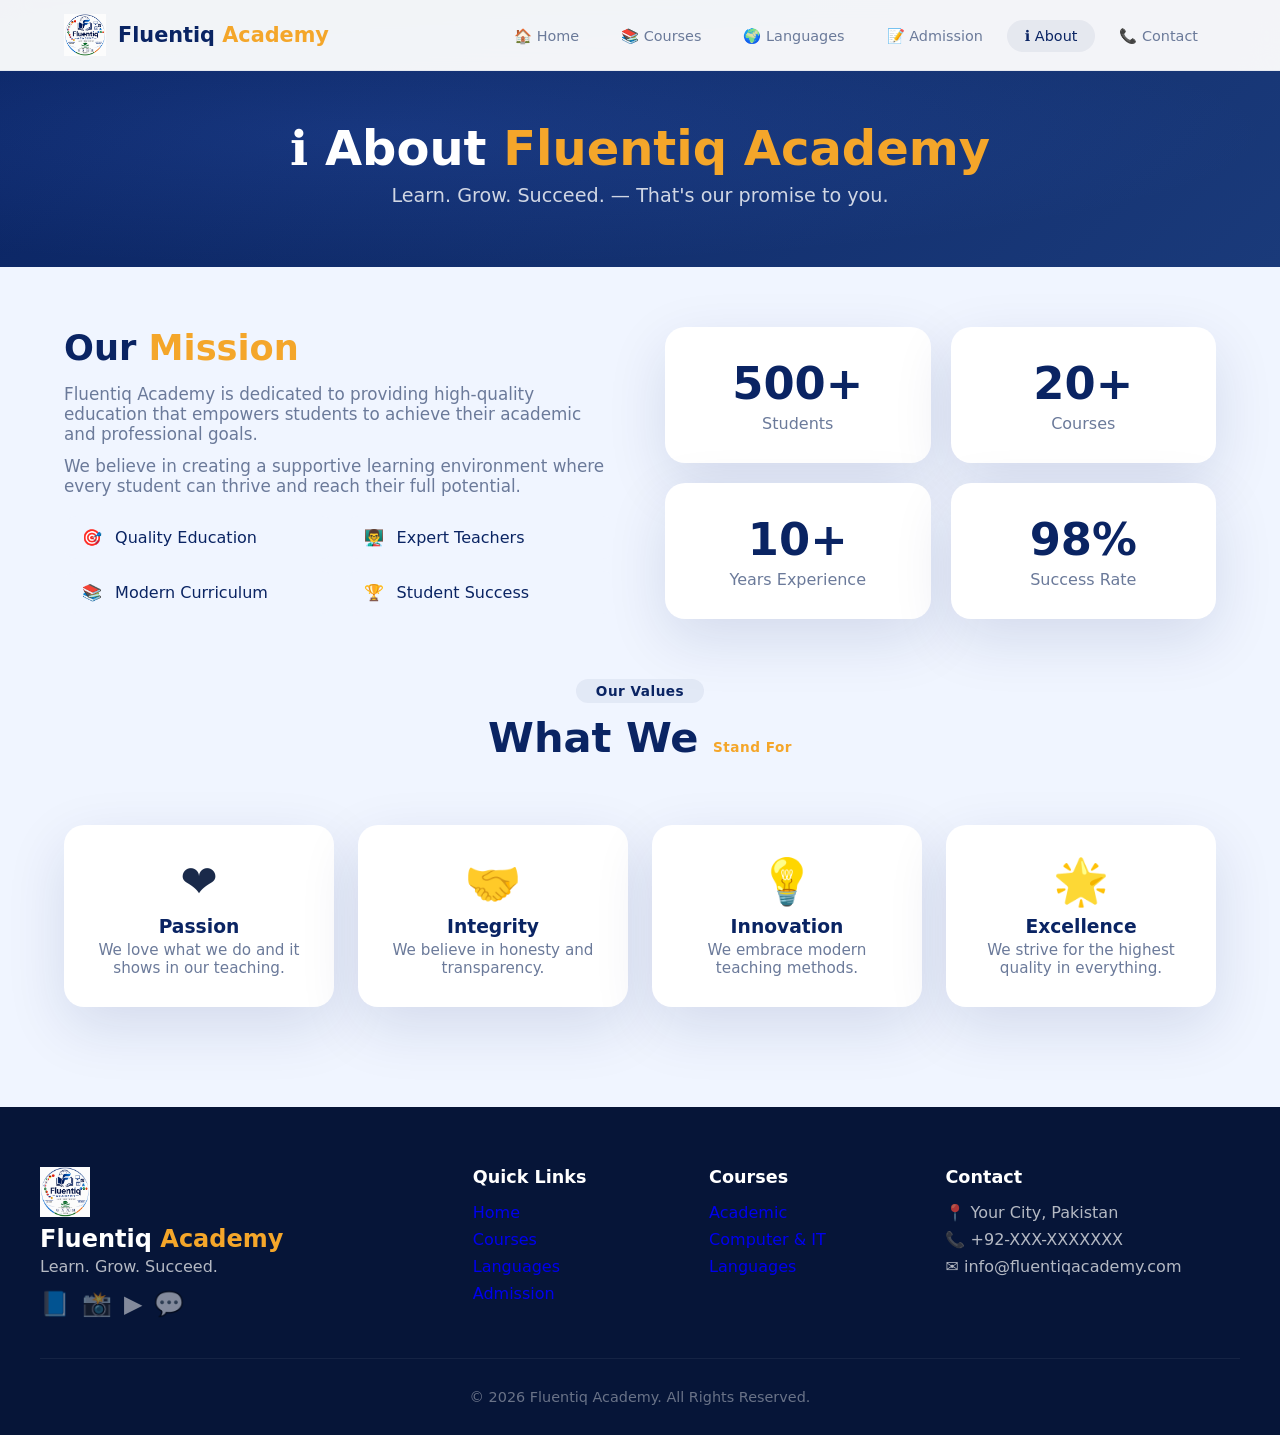
==== commit d93f68ee: "Updated all files with correct paths" ====
--- a/about.html
+++ b/about.html
@@ -4,82 +4,14 @@
     <meta charset="UTF-8" />
     <meta name="viewport" content="width=device-width, initial-scale=1.0" />
     <title>Fluentiq Academy — About</title>
-    <link rel="stylesheet" href="/css/style.css" />
-    <link rel="shortcut icon" href="/logo1.png" type="image/png" />
-
-    <!-- Yahan Loader ki Animation CSS add ki gayi hai -->
-    <style>
-        /* Preloader Container */
-        #preloader {
-            position: fixed;
-            top: 0;
-            left: 0;
-            width: 100%;
-            height: 100%;
-            background: #ffffff;
-            display: flex;
-            justify-content: center;
-            align-items: center;
-            z-index: 9999;
-            transition: opacity 0.5s ease;
-        }
-
-        /* Loader Box */
-        .loader {
-            text-align: center;
-        }
-
-        /* Logo Image */
-        .loader img {
-            width: 120px;
-            margin-bottom: 20px;
-            animation: pulseLogo 2s infinite ease-in-out;
-        }
-
-        /* Ring Animation */
-        .loader-ring {
-            width: 50px;
-            height: 50px;
-            border: 5px solid #f3f3f3;
-            border-top: 5px solid #1a2a6c;
-            border-radius: 50%;
-            margin: 0 auto 15px auto;
-            animation: spin 1s linear infinite;
-        }
-
-        /* Loading Text */
-        .loader p {
-            font-family: 'Segoe UI', sans-serif;
-            color: #1a2a6c;
-            font-size: 18px;
-            font-weight: 500;
-            letter-spacing: 1px;
-        }
-
-        /* Keyframes for Spin */
-        @keyframes spin {
-            0% { transform: rotate(0deg); }
-            100% { transform: rotate(360deg); }
-        }
-
-        /* Keyframes for Logo Pulse */
-        @keyframes pulseLogo {
-            0%, 100% { transform: scale(1); }
-            50% { transform: scale(1.1); }
-        }
-
-        /* Class to fade out preloader smoothly */
-        .hide-preloader {
-            opacity: 0;
-            pointer-events: none;
-        }
-    </style>
+    <link rel="stylesheet" href="css/style.css" />
+    <link rel="shortcut icon" href="logo1.png" type="image/png" />
 </head>
 <body>
 
     <div id="preloader">
         <div class="loader">
-            <img src="/logo1.png" alt="Fluentiq Academy" />
+            <img src="logo1.png" alt="Fluentiq Academy" />
             <div class="loader-ring"></div>
             <p>Loading...</p>
         </div>
@@ -88,7 +20,7 @@
     <nav id="navbar">
         <div class="nav-container">
             <div class="brand">
-                <img src="/logo1.png" alt="Logo" />
+                <img src="logo1.png" alt="Logo" />
                 <span>Fluentiq <span>Academy</span></span>
             </div>
             <ul class="nav-links" id="navLinks">
@@ -176,7 +108,7 @@
     <footer>
         <div class="footer-container">
             <div class="footer-brand">
-                <img src="/logo1.png" alt="Logo" />
+                <img src="logo1.png" alt="Logo" />
                 <h3>Fluentiq <span>Academy</span></h3>
                 <p>Learn. Grow. Succeed.</p>
                 <div class="socials">
@@ -213,32 +145,50 @@
         <div class="footer-bottom">
             <p>© 2026 Fluentiq Academy. All Rights Reserved.</p>
         </div>
-        
     </footer>
 
-    <!-- JavaScript: Smoothly hide preloader -->
     <script>
+    // ================================================================
+    // BASIC NAVBAR & PRELOADER
+    // ================================================================
+    document.addEventListener('DOMContentLoaded', function() {
+        
+        // Preloader
         window.addEventListener('load', function() {
-            var preloader = document.getElementById('preloader');
-            if (preloader) {
-                // Pehle fade out class lagao
-                preloader.classList.add('hide-preloader');
-                
-                // 0.5 second baad display none kar do
-                setTimeout(function() {
-                    preloader.style.display = 'none';
-                }, 500);
+            setTimeout(function() {
+                document.getElementById('preloader').classList.add('hidden');
+            }, 1000);
+        });
+
+        // Navbar scroll
+        const navbar = document.getElementById('navbar');
+        window.addEventListener('scroll', function() {
+            if (window.scrollY > 80) {
+                navbar.classList.add('scrolled');
+            } else {
+                navbar.classList.remove('scrolled');
             }
         });
 
-        // Hamburger Menu logic
-        var hamburger = document.getElementById('hamburger');
-        var navLinks = document.getElementById('navLinks');
-        if (hamburger && navLinks) {
+        // Hamburger
+        const hamburger = document.getElementById('hamburger');
+        const navLinks = document.getElementById('navLinks');
+        if (hamburger) {
             hamburger.addEventListener('click', function() {
-                navLinks.classList.toggle('active');
+                navLinks.classList.toggle('open');
+                this.textContent = navLinks.classList.contains('open') ? '✕' : '☰';
             });
         }
+
+        // Close menu on link click
+        document.querySelectorAll('.nav-links a').forEach(function(link) {
+            link.addEventListener('click', function() {
+                navLinks.classList.remove('open');
+                if (hamburger) hamburger.textContent = '☰';
+            });
+        });
+
+    });
     </script>
 
 </body>
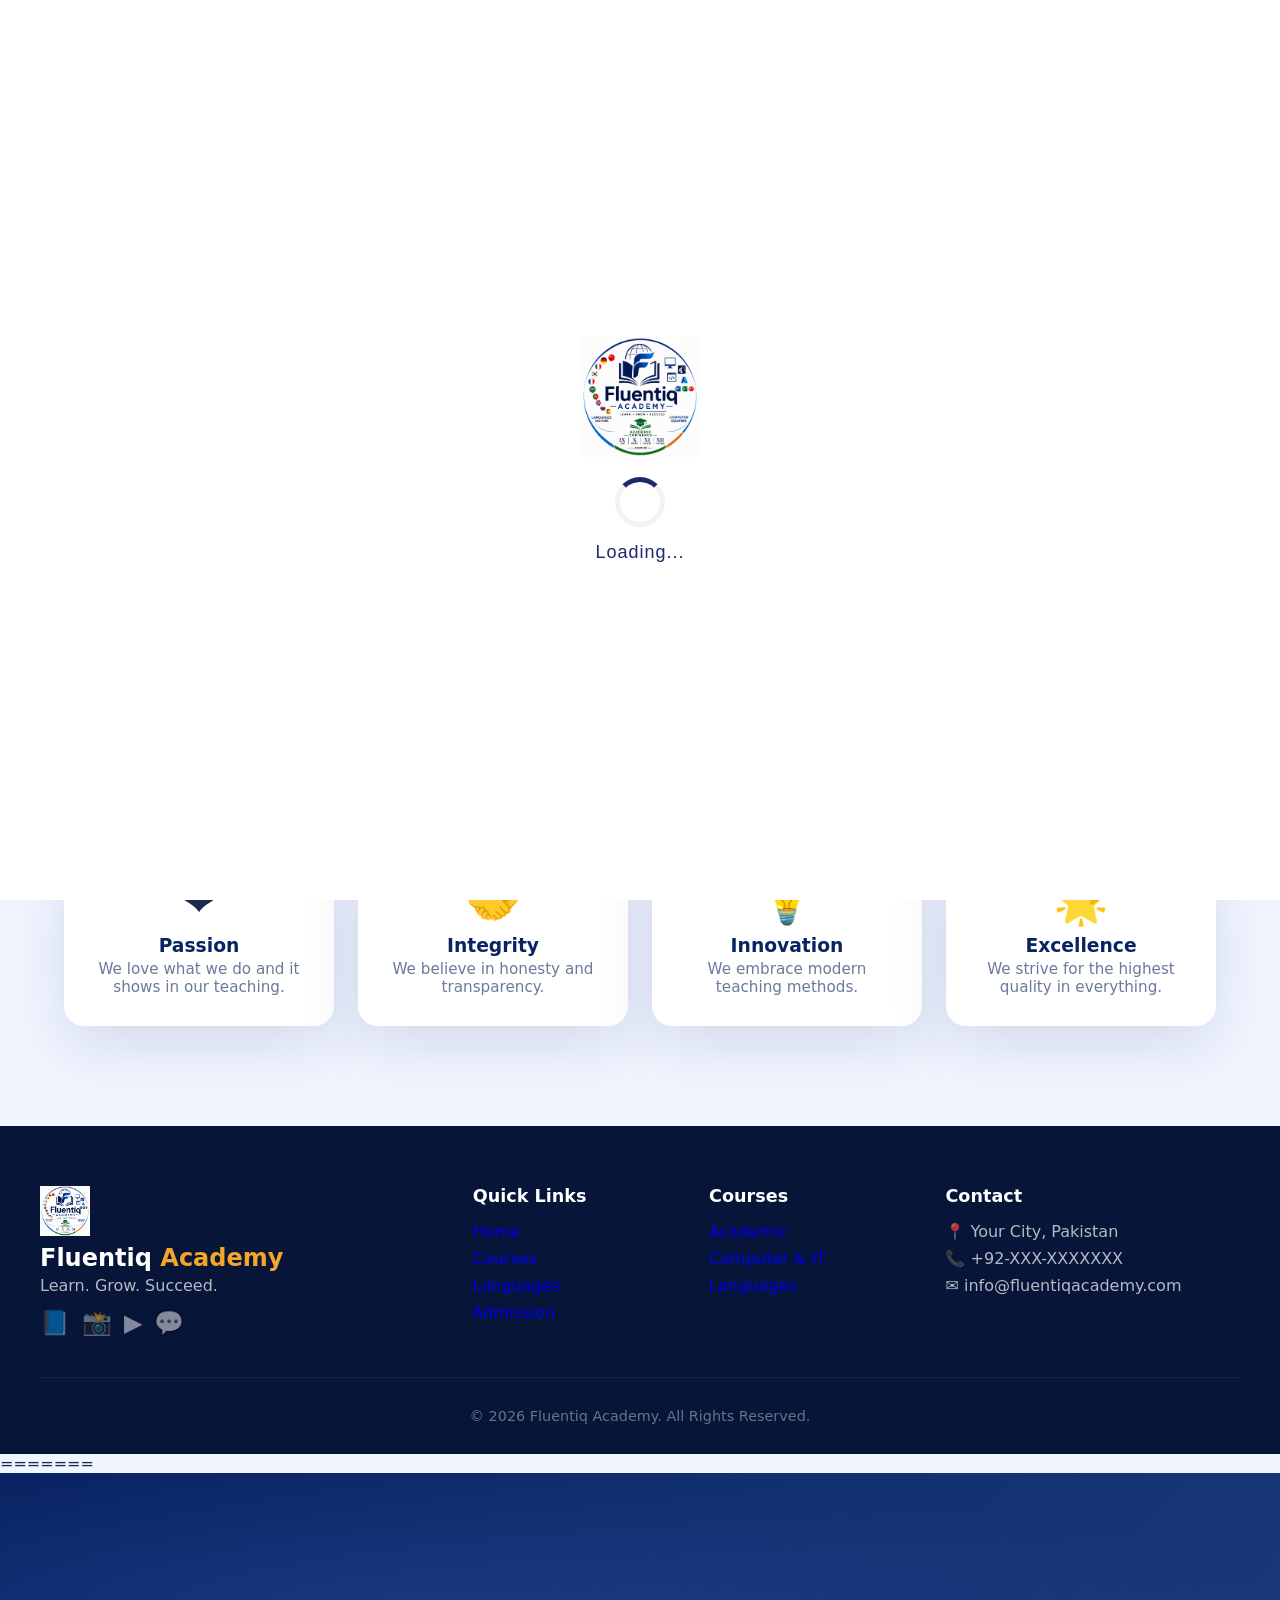
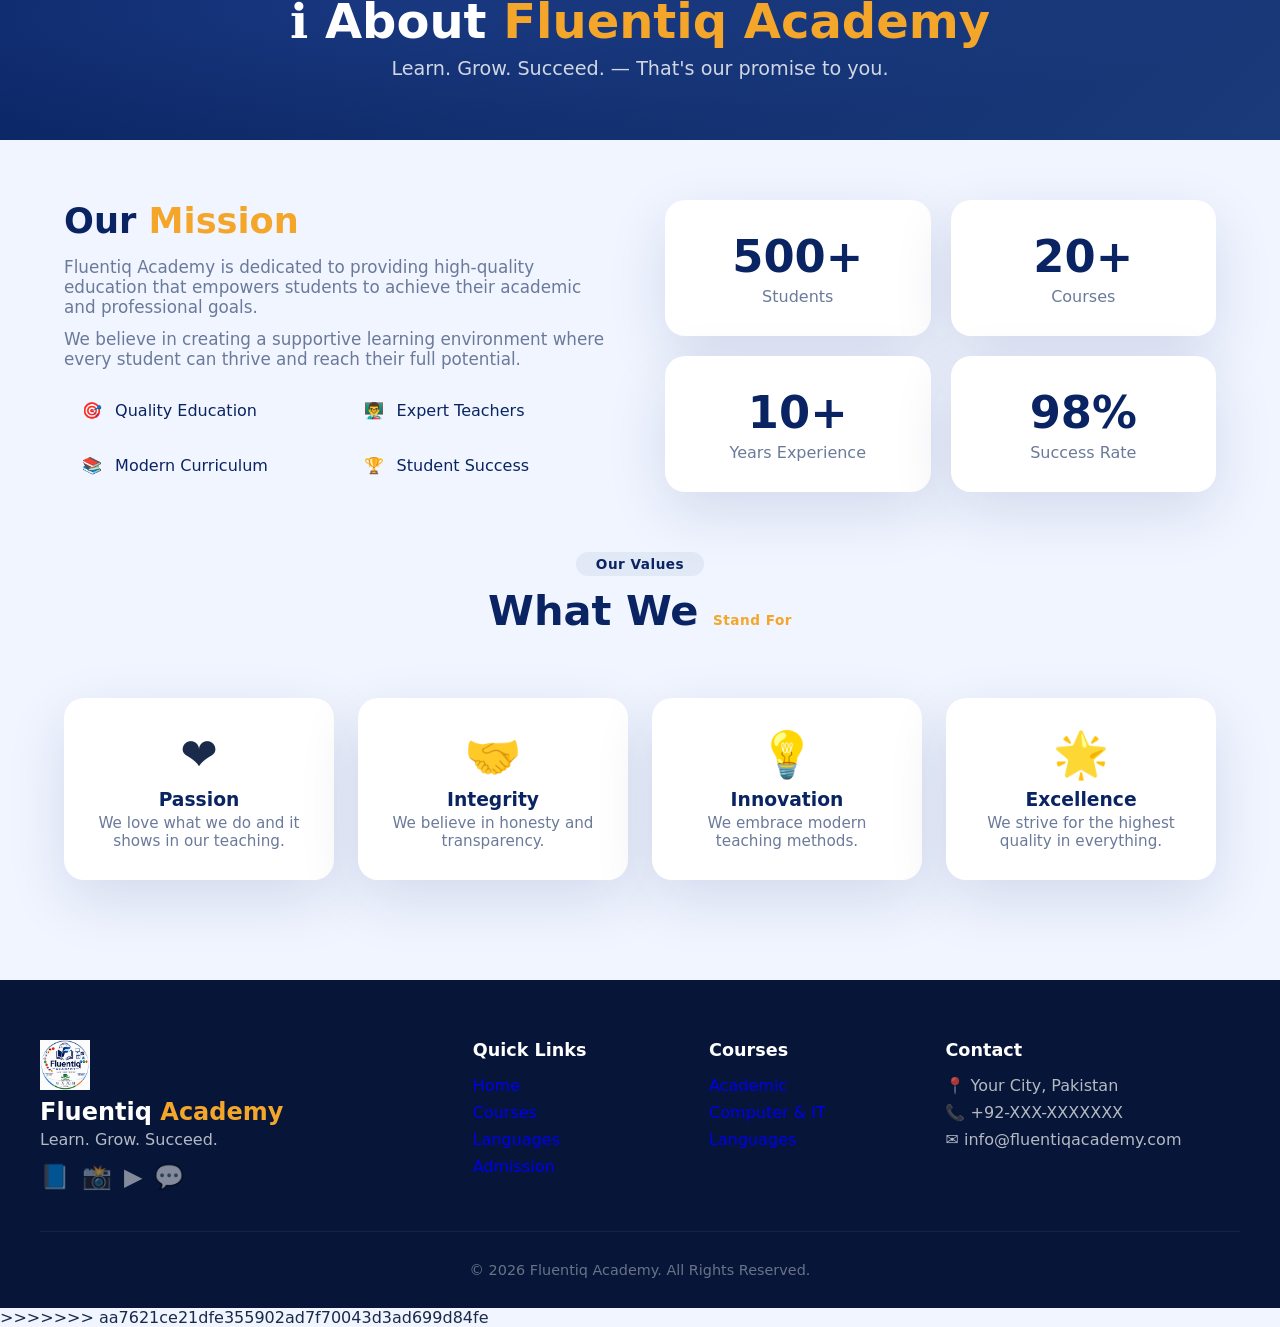
==== commit bdbd53da: "Fixed merge" ====
--- a/about.html
+++ b/about.html
@@ -1,3 +1,4 @@
+<<<<<<< HEAD
 <!DOCTYPE html>
 <html lang="en">
 <head>
@@ -192,4 +193,250 @@
     </script>
 
 </body>
+=======
+<!DOCTYPE html>
+<html lang="en">
+<head>
+    <meta charset="UTF-8" />
+    <meta name="viewport" content="width=device-width, initial-scale=1.0" />
+    <title>Fluentiq Academy — About</title>
+    <link rel="stylesheet" href="/css/style.css" />
+    <link rel="shortcut icon" href="/logo1.png" type="image/png" />
+
+    <!-- Yahan Loader ki Animation CSS add ki gayi hai -->
+    <style>
+        /* Preloader Container */
+        #preloader {
+            position: fixed;
+            top: 0;
+            left: 0;
+            width: 100%;
+            height: 100%;
+            background: #ffffff;
+            display: flex;
+            justify-content: center;
+            align-items: center;
+            z-index: 9999;
+            transition: opacity 0.5s ease;
+        }
+
+        /* Loader Box */
+        .loader {
+            text-align: center;
+        }
+
+        /* Logo Image */
+        .loader img {
+            width: 120px;
+            margin-bottom: 20px;
+            animation: pulseLogo 2s infinite ease-in-out;
+        }
+
+        /* Ring Animation */
+        .loader-ring {
+            width: 50px;
+            height: 50px;
+            border: 5px solid #f3f3f3;
+            border-top: 5px solid #1a2a6c;
+            border-radius: 50%;
+            margin: 0 auto 15px auto;
+            animation: spin 1s linear infinite;
+        }
+
+        /* Loading Text */
+        .loader p {
+            font-family: 'Segoe UI', sans-serif;
+            color: #1a2a6c;
+            font-size: 18px;
+            font-weight: 500;
+            letter-spacing: 1px;
+        }
+
+        /* Keyframes for Spin */
+        @keyframes spin {
+            0% { transform: rotate(0deg); }
+            100% { transform: rotate(360deg); }
+        }
+
+        /* Keyframes for Logo Pulse */
+        @keyframes pulseLogo {
+            0%, 100% { transform: scale(1); }
+            50% { transform: scale(1.1); }
+        }
+
+        /* Class to fade out preloader smoothly */
+        .hide-preloader {
+            opacity: 0;
+            pointer-events: none;
+        }
+    </style>
+</head>
+<body>
+
+    <div id="preloader">
+        <div class="loader">
+            <img src="/logo1.png" alt="Fluentiq Academy" />
+            <div class="loader-ring"></div>
+            <p>Loading...</p>
+        </div>
+    </div>
+
+    <nav id="navbar">
+        <div class="nav-container">
+            <div class="brand">
+                <img src="/logo1.png" alt="Logo" />
+                <span>Fluentiq <span>Academy</span></span>
+            </div>
+            <ul class="nav-links" id="navLinks">
+                <li><a href="index.html">🏠 Home</a></li>
+                <li><a href="courses.html">📚 Courses</a></li>
+                <li><a href="language.html">🌍 Languages</a></li>
+                <li><a href="addmision.html">📝 Admission</a></li>
+                <li><a href="about.html" class="active">ℹ️ About</a></li>
+                <li><a href="contact.html">📞 Contact</a></li>
+            </ul>
+            <div class="hamburger" id="hamburger">☰</div>
+        </div>
+    </nav>
+
+    <section class="page-header">
+        <div class="page-header-content">
+            <h1>ℹ️ About <span>Fluentiq Academy</span></h1>
+            <p>Learn. Grow. Succeed. — That's our promise to you.</p>
+        </div>
+    </section>
+
+    <section class="about-page">
+        <div class="about-grid">
+            <div class="about-text">
+                <h2>Our <span>Mission</span></h2>
+                <p>Fluentiq Academy is dedicated to providing high-quality education that empowers students to achieve their academic and professional goals.</p>
+                <p>We believe in creating a supportive learning environment where every student can thrive and reach their full potential.</p>
+                <div class="mission-items">
+                    <div>🎯 <span>Quality Education</span></div>
+                    <div>👨‍🏫 <span>Expert Teachers</span></div>
+                    <div>📚 <span>Modern Curriculum</span></div>
+                    <div>🏆 <span>Student Success</span></div>
+                </div>
+            </div>
+            <div class="about-stats">
+                <div class="stat-box">
+                    <span>500+</span>
+                    <p>Students</p>
+                </div>
+                <div class="stat-box">
+                    <span>20+</span>
+                    <p>Courses</p>
+                </div>
+                <div class="stat-box">
+                    <span>10+</span>
+                    <p>Years Experience</p>
+                </div>
+                <div class="stat-box">
+                    <span>98%</span>
+                    <p>Success Rate</p>
+                </div>
+            </div>
+        </div>
+
+        <div class="values-section">
+            <div class="section-header">
+                <span>Our Values</span>
+                <h2>What We <span>Stand For</span></h2>
+            </div>
+            <div class="values-grid">
+                <div class="value-card">
+                    <div class="value-icon">❤️</div>
+                    <h3>Passion</h3>
+                    <p>We love what we do and it shows in our teaching.</p>
+                </div>
+                <div class="value-card">
+                    <div class="value-icon">🤝</div>
+                    <h3>Integrity</h3>
+                    <p>We believe in honesty and transparency.</p>
+                </div>
+                <div class="value-card">
+                    <div class="value-icon">💡</div>
+                    <h3>Innovation</h3>
+                    <p>We embrace modern teaching methods.</p>
+                </div>
+                <div class="value-card">
+                    <div class="value-icon">🌟</div>
+                    <h3>Excellence</h3>
+                    <p>We strive for the highest quality in everything.</p>
+                </div>
+            </div>
+        </div>
+    </section>
+
+    <footer>
+        <div class="footer-container">
+            <div class="footer-brand">
+                <img src="/logo1.png" alt="Logo" />
+                <h3>Fluentiq <span>Academy</span></h3>
+                <p>Learn. Grow. Succeed.</p>
+                <div class="socials">
+                    <a href="#">📘</a>
+                    <a href="#">📸</a>
+                    <a href="#">▶️</a>
+                    <a href="#">💬</a>
+                </div>
+            </div>
+            <div class="footer-links">
+                <h4>Quick Links</h4>
+                <ul>
+                    <li><a href="index.html">Home</a></li>
+                    <li><a href="courses.html">Courses</a></li>
+                    <li><a href="language.html">Languages</a></li>
+                    <li><a href="addmision.html">Admission</a></li>
+                </ul>
+            </div>
+            <div class="footer-links">
+                <h4>Courses</h4>
+                <ul>
+                    <li><a href="courses.html">Academic</a></li>
+                    <li><a href="courses.html">Computer &amp; IT</a></li>
+                    <li><a href="language.html">Languages</a></li>
+                </ul>
+            </div>
+            <div class="footer-contact">
+                <h4>Contact</h4>
+                <p>📍 Your City, Pakistan</p>
+                <p>📞 +92-XXX-XXXXXXX</p>
+                <p>✉️ info@fluentiqacademy.com</p>
+            </div>
+        </div>
+        <div class="footer-bottom">
+            <p>© 2026 Fluentiq Academy. All Rights Reserved.</p>
+        </div>
+        
+    </footer>
+
+    <!-- JavaScript: Smoothly hide preloader -->
+    <script>
+        window.addEventListener('load', function() {
+            var preloader = document.getElementById('preloader');
+            if (preloader) {
+                // Pehle fade out class lagao
+                preloader.classList.add('hide-preloader');
+                
+                // 0.5 second baad display none kar do
+                setTimeout(function() {
+                    preloader.style.display = 'none';
+                }, 500);
+            }
+        });
+
+        // Hamburger Menu logic
+        var hamburger = document.getElementById('hamburger');
+        var navLinks = document.getElementById('navLinks');
+        if (hamburger && navLinks) {
+            hamburger.addEventListener('click', function() {
+                navLinks.classList.toggle('active');
+            });
+        }
+    </script>
+
+</body>
+>>>>>>> aa7621ce21dfe355902ad7f70043d3ad699d84fe
 </html>
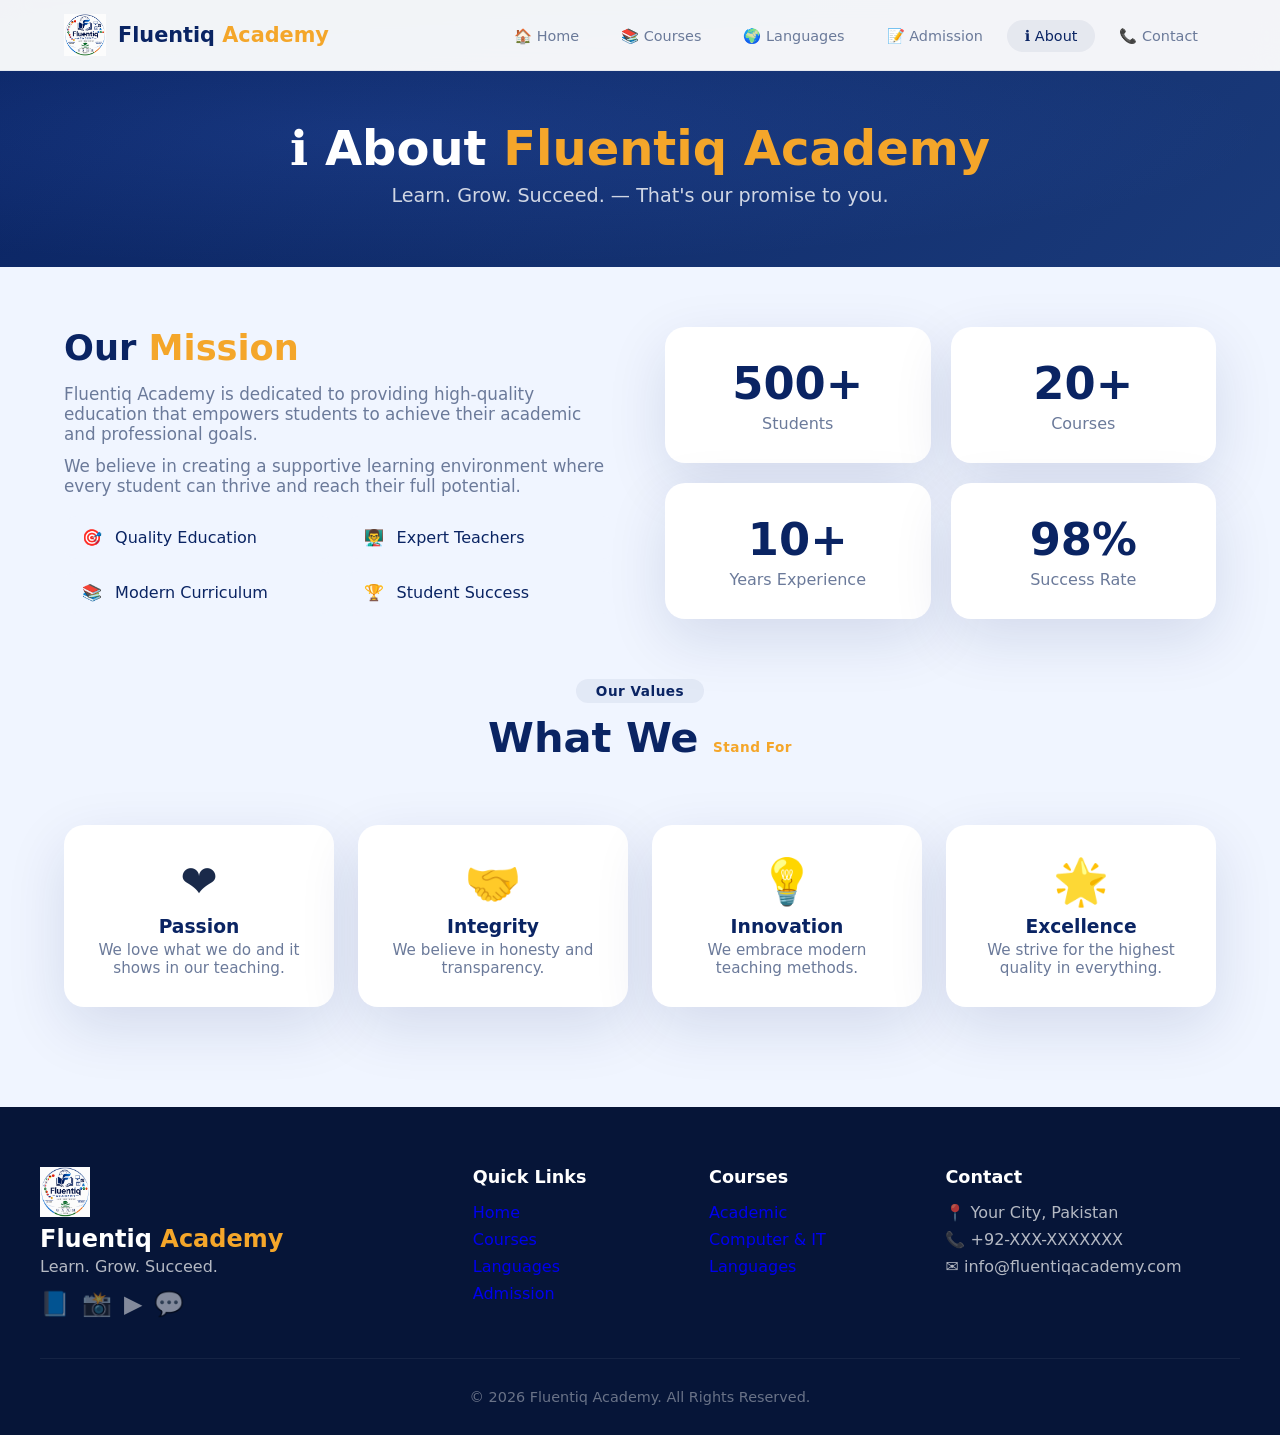
==== commit d74f6195: "Final website with correct paths" ====
--- a/about.html
+++ b/about.html
@@ -1,4 +1,3 @@
-<<<<<<< HEAD
 <!DOCTYPE html>
 <html lang="en">
 <head>
@@ -193,250 +192,4 @@
     </script>
 
 </body>
-=======
-<!DOCTYPE html>
-<html lang="en">
-<head>
-    <meta charset="UTF-8" />
-    <meta name="viewport" content="width=device-width, initial-scale=1.0" />
-    <title>Fluentiq Academy — About</title>
-    <link rel="stylesheet" href="/css/style.css" />
-    <link rel="shortcut icon" href="/logo1.png" type="image/png" />
-
-    <!-- Yahan Loader ki Animation CSS add ki gayi hai -->
-    <style>
-        /* Preloader Container */
-        #preloader {
-            position: fixed;
-            top: 0;
-            left: 0;
-            width: 100%;
-            height: 100%;
-            background: #ffffff;
-            display: flex;
-            justify-content: center;
-            align-items: center;
-            z-index: 9999;
-            transition: opacity 0.5s ease;
-        }
-
-        /* Loader Box */
-        .loader {
-            text-align: center;
-        }
-
-        /* Logo Image */
-        .loader img {
-            width: 120px;
-            margin-bottom: 20px;
-            animation: pulseLogo 2s infinite ease-in-out;
-        }
-
-        /* Ring Animation */
-        .loader-ring {
-            width: 50px;
-            height: 50px;
-            border: 5px solid #f3f3f3;
-            border-top: 5px solid #1a2a6c;
-            border-radius: 50%;
-            margin: 0 auto 15px auto;
-            animation: spin 1s linear infinite;
-        }
-
-        /* Loading Text */
-        .loader p {
-            font-family: 'Segoe UI', sans-serif;
-            color: #1a2a6c;
-            font-size: 18px;
-            font-weight: 500;
-            letter-spacing: 1px;
-        }
-
-        /* Keyframes for Spin */
-        @keyframes spin {
-            0% { transform: rotate(0deg); }
-            100% { transform: rotate(360deg); }
-        }
-
-        /* Keyframes for Logo Pulse */
-        @keyframes pulseLogo {
-            0%, 100% { transform: scale(1); }
-            50% { transform: scale(1.1); }
-        }
-
-        /* Class to fade out preloader smoothly */
-        .hide-preloader {
-            opacity: 0;
-            pointer-events: none;
-        }
-    </style>
-</head>
-<body>
-
-    <div id="preloader">
-        <div class="loader">
-            <img src="/logo1.png" alt="Fluentiq Academy" />
-            <div class="loader-ring"></div>
-            <p>Loading...</p>
-        </div>
-    </div>
-
-    <nav id="navbar">
-        <div class="nav-container">
-            <div class="brand">
-                <img src="/logo1.png" alt="Logo" />
-                <span>Fluentiq <span>Academy</span></span>
-            </div>
-            <ul class="nav-links" id="navLinks">
-                <li><a href="index.html">🏠 Home</a></li>
-                <li><a href="courses.html">📚 Courses</a></li>
-                <li><a href="language.html">🌍 Languages</a></li>
-                <li><a href="addmision.html">📝 Admission</a></li>
-                <li><a href="about.html" class="active">ℹ️ About</a></li>
-                <li><a href="contact.html">📞 Contact</a></li>
-            </ul>
-            <div class="hamburger" id="hamburger">☰</div>
-        </div>
-    </nav>
-
-    <section class="page-header">
-        <div class="page-header-content">
-            <h1>ℹ️ About <span>Fluentiq Academy</span></h1>
-            <p>Learn. Grow. Succeed. — That's our promise to you.</p>
-        </div>
-    </section>
-
-    <section class="about-page">
-        <div class="about-grid">
-            <div class="about-text">
-                <h2>Our <span>Mission</span></h2>
-                <p>Fluentiq Academy is dedicated to providing high-quality education that empowers students to achieve their academic and professional goals.</p>
-                <p>We believe in creating a supportive learning environment where every student can thrive and reach their full potential.</p>
-                <div class="mission-items">
-                    <div>🎯 <span>Quality Education</span></div>
-                    <div>👨‍🏫 <span>Expert Teachers</span></div>
-                    <div>📚 <span>Modern Curriculum</span></div>
-                    <div>🏆 <span>Student Success</span></div>
-                </div>
-            </div>
-            <div class="about-stats">
-                <div class="stat-box">
-                    <span>500+</span>
-                    <p>Students</p>
-                </div>
-                <div class="stat-box">
-                    <span>20+</span>
-                    <p>Courses</p>
-                </div>
-                <div class="stat-box">
-                    <span>10+</span>
-                    <p>Years Experience</p>
-                </div>
-                <div class="stat-box">
-                    <span>98%</span>
-                    <p>Success Rate</p>
-                </div>
-            </div>
-        </div>
-
-        <div class="values-section">
-            <div class="section-header">
-                <span>Our Values</span>
-                <h2>What We <span>Stand For</span></h2>
-            </div>
-            <div class="values-grid">
-                <div class="value-card">
-                    <div class="value-icon">❤️</div>
-                    <h3>Passion</h3>
-                    <p>We love what we do and it shows in our teaching.</p>
-                </div>
-                <div class="value-card">
-                    <div class="value-icon">🤝</div>
-                    <h3>Integrity</h3>
-                    <p>We believe in honesty and transparency.</p>
-                </div>
-                <div class="value-card">
-                    <div class="value-icon">💡</div>
-                    <h3>Innovation</h3>
-                    <p>We embrace modern teaching methods.</p>
-                </div>
-                <div class="value-card">
-                    <div class="value-icon">🌟</div>
-                    <h3>Excellence</h3>
-                    <p>We strive for the highest quality in everything.</p>
-                </div>
-            </div>
-        </div>
-    </section>
-
-    <footer>
-        <div class="footer-container">
-            <div class="footer-brand">
-                <img src="/logo1.png" alt="Logo" />
-                <h3>Fluentiq <span>Academy</span></h3>
-                <p>Learn. Grow. Succeed.</p>
-                <div class="socials">
-                    <a href="#">📘</a>
-                    <a href="#">📸</a>
-                    <a href="#">▶️</a>
-                    <a href="#">💬</a>
-                </div>
-            </div>
-            <div class="footer-links">
-                <h4>Quick Links</h4>
-                <ul>
-                    <li><a href="index.html">Home</a></li>
-                    <li><a href="courses.html">Courses</a></li>
-                    <li><a href="language.html">Languages</a></li>
-                    <li><a href="addmision.html">Admission</a></li>
-                </ul>
-            </div>
-            <div class="footer-links">
-                <h4>Courses</h4>
-                <ul>
-                    <li><a href="courses.html">Academic</a></li>
-                    <li><a href="courses.html">Computer &amp; IT</a></li>
-                    <li><a href="language.html">Languages</a></li>
-                </ul>
-            </div>
-            <div class="footer-contact">
-                <h4>Contact</h4>
-                <p>📍 Your City, Pakistan</p>
-                <p>📞 +92-XXX-XXXXXXX</p>
-                <p>✉️ info@fluentiqacademy.com</p>
-            </div>
-        </div>
-        <div class="footer-bottom">
-            <p>© 2026 Fluentiq Academy. All Rights Reserved.</p>
-        </div>
-        
-    </footer>
-
-    <!-- JavaScript: Smoothly hide preloader -->
-    <script>
-        window.addEventListener('load', function() {
-            var preloader = document.getElementById('preloader');
-            if (preloader) {
-                // Pehle fade out class lagao
-                preloader.classList.add('hide-preloader');
-                
-                // 0.5 second baad display none kar do
-                setTimeout(function() {
-                    preloader.style.display = 'none';
-                }, 500);
-            }
-        });
-
-        // Hamburger Menu logic
-        var hamburger = document.getElementById('hamburger');
-        var navLinks = document.getElementById('navLinks');
-        if (hamburger && navLinks) {
-            hamburger.addEventListener('click', function() {
-                navLinks.classList.toggle('active');
-            });
-        }
-    </script>
-
-</body>
->>>>>>> aa7621ce21dfe355902ad7f70043d3ad699d84fe
 </html>
